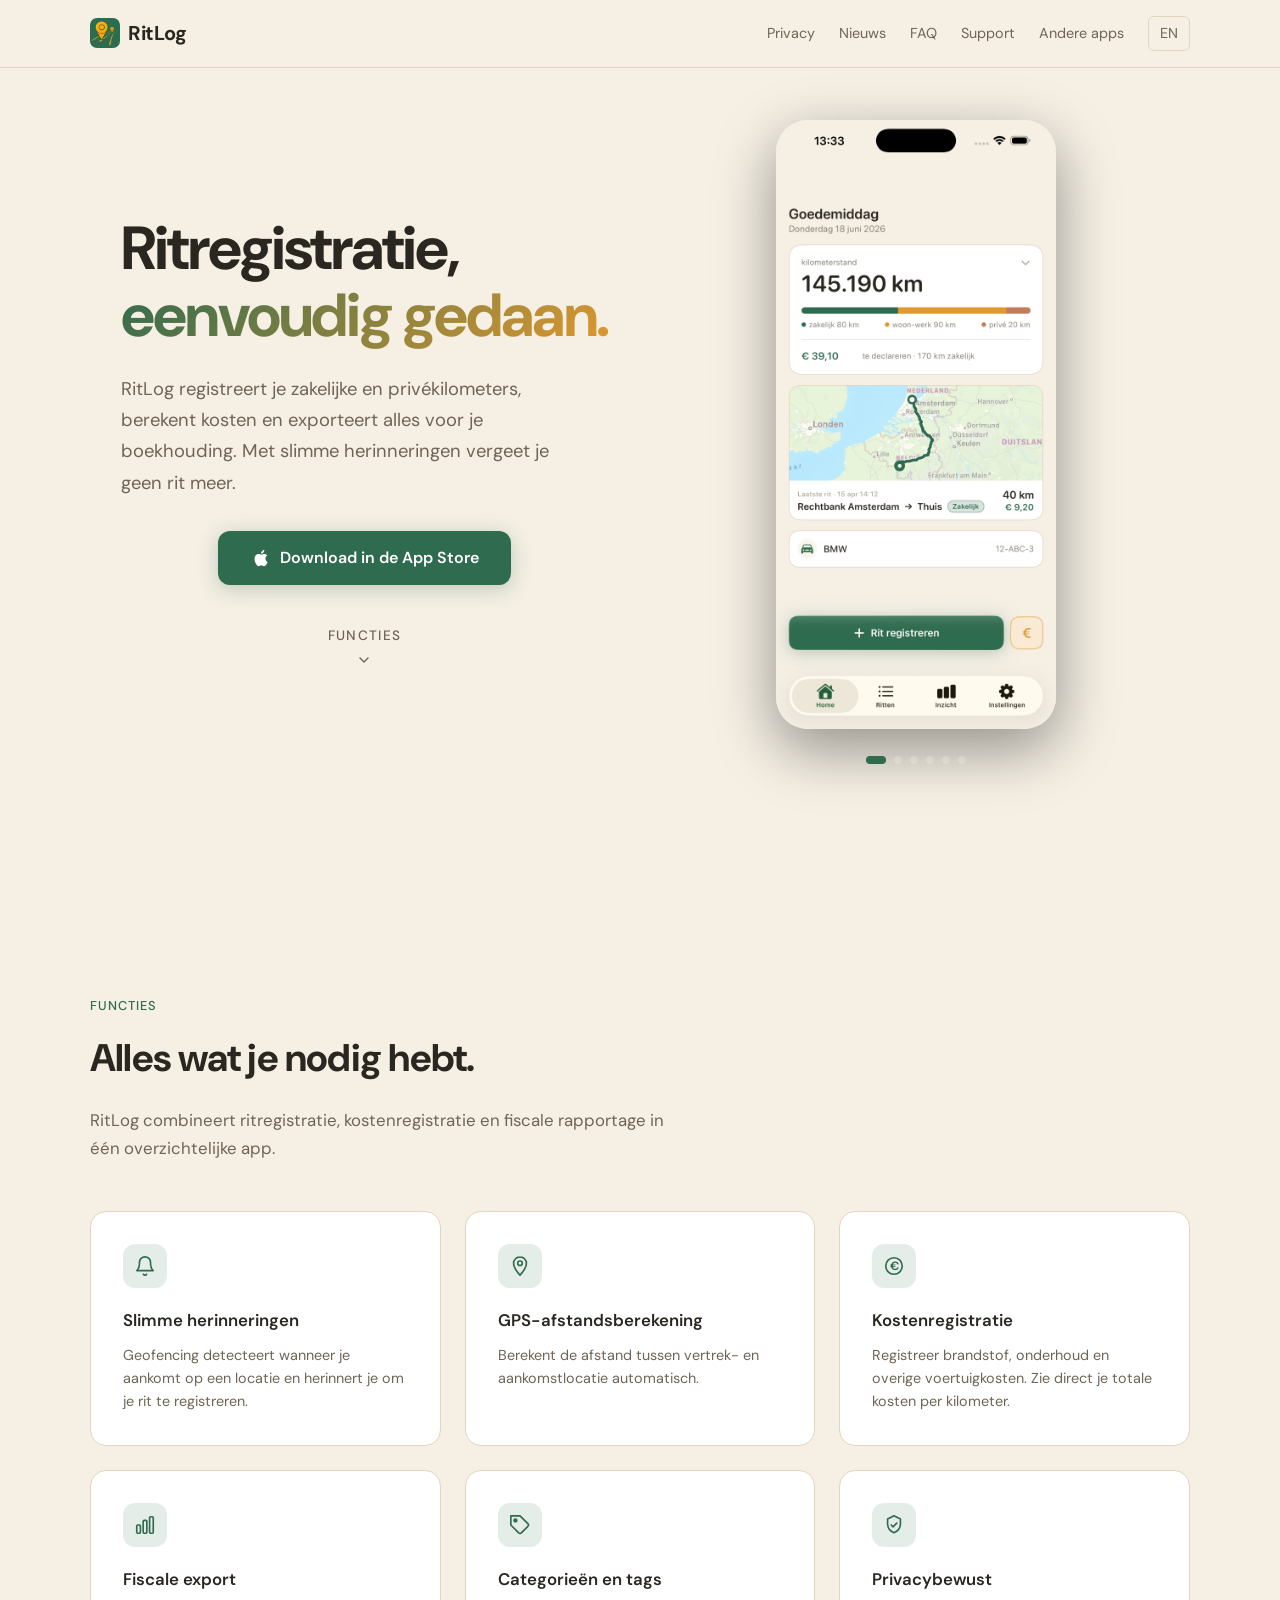
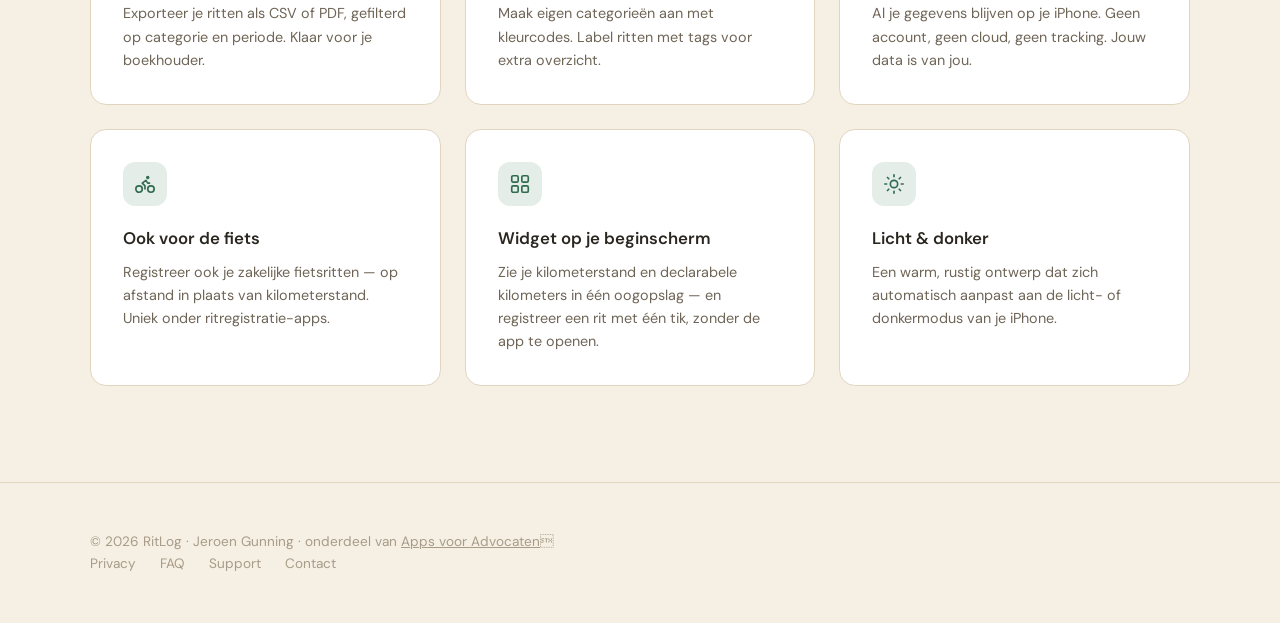
==== index.html @ e397e5da "nieuw" ====
<!DOCTYPE html>
<html lang="nl">
<head>
  <meta charset="UTF-8">
  <meta name="viewport" content="width=device-width, initial-scale=1.0">
  <title>RitLog — Ritregistratie voor ondernemers</title>
  <meta name="description" content="RitLog is de slimme iOS-app voor ritregistratie. Automatische herinneringen, GPS-afstandsberekening, kostenregistratie en fiscale export voor ondernemers.">
  <meta name="theme-color" content="#f5efe4">
  <link rel="canonical" href="https://ritlog.com">
  <link rel="alternate" hreflang="nl" href="https://ritlog.com/">
  <link rel="alternate" hreflang="en" href="https://ritlog.com/en/">
  <link rel="alternate" hreflang="x-default" href="https://ritlog.com/">
  <link rel="icon" type="image/png" href="icon.png?v=2">
  <link rel="apple-touch-icon" href="icon.png?v=2">
  <link rel="preconnect" href="https://fonts.googleapis.com">
  <link rel="preconnect" href="https://fonts.gstatic.com" crossorigin>
  <link href="https://fonts.googleapis.com/css2?family=DM+Sans:ital,opsz,wght@0,9..40,300;0,9..40,400;0,9..40,500;0,9..40,600;0,9..40,700&family=JetBrains+Mono:wght@400&display=swap" rel="stylesheet">
  <style>
    *,*::before,*::after{margin:0;padding:0;box-sizing:border-box}
    :root{--bg:#f5efe4;--card:#ffffff;--card-h:#fbf6ec;--brd:#e1d5c0;--brd-g:#d4c5a8;--t1:#2a2620;--t2:#6f6557;--t3:#a89c88;--acc:#2f6b4f;--acc-g:rgba(47,107,79,0.28);--acc-s:rgba(47,107,79,0.12);--green:#2f6b4f;--pink:#c07b5b;--blue:#2f6b4f;--amber:#e0982f}
    html{scroll-behavior:smooth}
    body{font-family:'DM Sans',-apple-system,BlinkMacSystemFont,sans-serif;background:var(--bg);color:var(--t1);line-height:1.6;-webkit-font-smoothing:antialiased;overflow-x:hidden}
    @keyframes dr{0%,100%{transform:translate(0,0)}50%{transform:translate(40px,20px)}}
    nav{position:fixed;top:0;left:0;right:0;z-index:100;padding:1rem 2rem;background:rgba(245,239,228,0.85);backdrop-filter:blur(20px);-webkit-backdrop-filter:blur(20px);border-bottom:1px solid var(--brd)}
    .ni{max-width:1100px;margin:0 auto;display:flex;align-items:center;justify-content:space-between}
    .nl{font-size:1.25rem;font-weight:700;letter-spacing:-0.02em;color:var(--t1);text-decoration:none;display:flex;align-items:center;gap:0.5rem;cursor:pointer}
    .li{width:32px;height:32px;background:linear-gradient(135deg,var(--acc),var(--amber));border-radius:8px;display:flex;align-items:center;justify-content:center;font-size:0.85rem}
    .nk{display:flex;gap:1.5rem;align-items:center}
    .nk a{color:var(--t2);text-decoration:none;font-size:0.9rem;font-weight:400;transition:color 0.2s;cursor:pointer}
    .nk a:hover{color:var(--t1)}
    .lb{color:var(--t3);font-size:0.8rem;cursor:pointer;padding:0.3rem 0.7rem;border:1px solid var(--brd);border-radius:6px;transition:all 0.2s;background:transparent;font-family:inherit}
    .lb:hover{color:var(--t2);border-color:var(--brd-g)}
    section{padding:6rem 2rem}.con{max-width:1100px;margin:0 auto}
    .hero{min-height:100vh;display:flex;align-items:center;padding-top:5rem}
    .hc{display:grid;grid-template-columns:1fr 1fr;gap:4rem;align-items:center}
    .ht{max-width:540px}

    .hero h1{font-size:clamp(2.5rem,5vw,3.8rem);font-weight:700;letter-spacing:-0.03em;line-height:1.1;margin-bottom:1.5rem}
    .hero h1 span{background:linear-gradient(135deg,var(--acc),var(--amber));-webkit-background-clip:text;-webkit-text-fill-color:transparent;background-clip:text}
    .hero p{font-size:1.15rem;color:var(--t2);line-height:1.7;margin-bottom:2rem;max-width:460px}
    .cta{display:inline-flex;align-items:center;gap:0.6rem;padding:0.9rem 2rem;background:var(--blue);color:white;text-decoration:none;border-radius:12px;font-weight:600;font-size:1rem;transition:all 0.3s ease;box-shadow:0 4px 20px rgba(47,107,79,0.28)}
    .cta:hover{transform:translateY(-2px);box-shadow:0 8px 30px rgba(47,107,79,0.32)}
    .hv{display:flex;justify-content:center;align-items:center}
    .pm{width:280px;height:560px;background:linear-gradient(145deg,#3a352e,#211f1c);border-radius:40px;border:2px solid var(--brd-g);padding:12px;position:relative;box-shadow:0 20px 60px rgba(0,0,0,0.4),0 0 0 1px rgba(255,255,255,0.08),inset 0 1px 0 rgba(255,255,255,0.08)}
    .ps{width:100%;height:100%;background:linear-gradient(180deg,#f5efe4 0%,#fbf6ec 50%,#f5efe4 100%);border-radius:30px;overflow:hidden;display:flex;flex-direction:column;padding:2.5rem 1.2rem 1.2rem}
    .pn{position:absolute;top:12px;left:50%;transform:translateX(-50%);width:100px;height:28px;background:#000;border-radius:0 0 16px 16px;z-index:2}
    .mh{text-align:center;margin-bottom:1.2rem}.mh h3{font-size:1.1rem;font-weight:600;margin-bottom:0.2rem}.mh p{font-size:0.65rem;color:var(--t3)}
    .msr{display:grid;grid-template-columns:1fr 1fr;gap:0.5rem;margin-bottom:0.8rem}
    .ms{background:var(--card);border:1px solid var(--brd);border-radius:12px;padding:0.7rem;text-align:center}
    .ms .v{font-size:1.1rem;font-weight:700;color:var(--acc)}.ms .l{font-size:0.55rem;color:var(--t3);text-transform:uppercase;letter-spacing:0.05em}
    .mt{background:var(--card);border:1px solid var(--brd);border-radius:12px;padding:0.7rem;margin-bottom:0.5rem}
    .mr{display:flex;align-items:center;gap:0.5rem;margin-bottom:0.3rem}
    .md{width:6px;height:6px;border-radius:50%;background:var(--green);flex-shrink:0}.md.ho{background:transparent;border:1.5px solid var(--pink)}
    .mn{font-size:0.72rem;font-weight:500}.mm{font-size:0.58rem;color:var(--t3);padding-left:1rem}
    .tb{margin-top:auto;display:flex;justify-content:space-around;padding:0.6rem 0 0.2rem;border-top:1px solid var(--brd)}
    .ta{font-size:0.5rem;color:var(--t3);text-align:center}.ta.ac{color:var(--acc)}
    .ti{width:18px;height:18px;margin:0 auto 2px;border-radius:4px;background:var(--brd)}.ta.ac .ti{background:var(--acc-s)}
    .fg{display:grid;grid-template-columns:repeat(3,1fr);gap:1.5rem;margin-top:3rem}
    .fc{background:var(--card);border:1px solid var(--brd);border-radius:16px;padding:2rem;transition:all 0.3s ease}
    .fc:hover{background:var(--card-h);border-color:var(--brd-g);transform:translateY(-2px)}
    .fi{width:44px;height:44px;border-radius:12px;background:var(--acc-s);display:flex;align-items:center;justify-content:center;font-size:1.3rem;margin-bottom:1.2rem}
    .fc h3{font-size:1.05rem;font-weight:600;margin-bottom:0.6rem}.fc p{font-size:0.9rem;color:var(--t2);line-height:1.6}
    .sl{font-size:0.8rem;font-weight:500;color:var(--acc);text-transform:uppercase;letter-spacing:0.08em;margin-bottom:0.75rem}
    .st{font-size:clamp(1.8rem,3vw,2.4rem);font-weight:700;letter-spacing:-0.02em;margin-bottom:1rem}
    .sd{font-size:1.05rem;color:var(--t2);max-width:600px;line-height:1.7}
    .stp{display:grid;grid-template-columns:repeat(3,1fr);gap:2rem;margin-top:3rem}
    .sp{text-align:center;padding:2rem}
    .sn{font-family:'JetBrains Mono',monospace;font-size:3rem;font-weight:400;color:var(--acc);opacity:0.3;margin-bottom:1rem}
    .sp h3{font-size:1.1rem;font-weight:600;margin-bottom:0.5rem}.sp p{font-size:0.9rem;color:var(--t2);line-height:1.6}
    .lp{padding-top:8rem}.lc{max-width:720px;margin:0 auto}
    .lc h1{font-size:2rem;font-weight:700;margin-bottom:0.5rem;letter-spacing:-0.02em}
    .lc .lu{font-size:0.85rem;color:var(--t3);margin-bottom:2.5rem}
    .lc h2{font-size:1.2rem;font-weight:600;margin-top:2.5rem;margin-bottom:0.75rem}
    .lc h3{font-size:1.05rem;font-weight:600;margin-top:1.5rem;margin-bottom:0.5rem;color:var(--t1)}
    .lc p,.lc li{font-size:0.95rem;color:var(--t2);line-height:1.75;margin-bottom:0.75rem}
    .lc ul{list-style:none;padding-left:0}.lc ul li::before{content:'—';color:var(--acc);margin-right:0.6rem}
    .lc a{color:var(--acc);text-decoration:none;cursor:pointer}.lc a:hover{text-decoration:underline}
    .sc{background:var(--card);border:1px solid var(--brd);border-radius:16px;padding:2.5rem;max-width:600px;margin-top:2rem}
    .sc a{color:var(--acc);text-decoration:none;font-weight:500}.sc a:hover{text-decoration:underline}
    footer{padding:3rem 2rem;border-top:1px solid var(--brd)}
    .fti{max-width:1100px;margin:0 auto;display:flex;justify-content:space-between;align-items:center}
    .ftl{font-size:0.85rem;color:var(--t3)}
    .fk{display:flex;gap:1.5rem}.fk a{font-size:0.85rem;color:var(--t3);text-decoration:none;transition:color 0.2s;cursor:pointer}.fk a:hover{color:var(--t2)}
    .pg{display:none}.pg.ac{display:block}
    .faq-section{margin-top:1.5rem}
    .faq-section h2{font-size:1.1rem;font-weight:600;margin-top:2rem;margin-bottom:0.5rem;color:var(--acc);padding-bottom:0.3rem;border-bottom:1px solid var(--brd)}
    .faq-item{border-bottom:1px solid var(--brd)}
    .faq-q{display:flex;justify-content:space-between;align-items:center;padding:0.9rem 0;cursor:pointer;font-size:0.95rem;font-weight:500;color:var(--t1);gap:1rem}
    .faq-q:hover{color:var(--acc)}
    .faq-q::after{content:'+';font-size:1.2rem;color:var(--t3);flex-shrink:0;transition:transform 0.2s}
    .faq-item.open .faq-q::after{content:'−'}
    .faq-a{max-height:0;overflow:hidden;transition:max-height 0.3s ease}
    .faq-item.open .faq-a{max-height:500px}
    .faq-a p{font-size:0.9rem;color:var(--t2);line-height:1.7;padding:0 0 0.9rem 0;margin:0}
    .cta-wrap{display:flex;flex-direction:column;align-items:center}
    .scroll-hint{display:flex;flex-direction:column;align-items:center;gap:0.3rem;margin-top:2.5rem;cursor:pointer;animation:hintFade 2.5s ease-in-out infinite;color:var(--t2);transition:color 0.2s}
    .scroll-hint:hover{color:var(--t2)}
    .scroll-hint-text{font-size:0.85rem;font-weight:500;letter-spacing:0.1em;text-transform:uppercase}
    .scroll-hint-arrow{animation:bounce 2s ease-in-out infinite}
    @keyframes hintFade{0%,100%{opacity:0.5}50%{opacity:1}}
    @keyframes bounce{0%,100%{transform:translateY(0)}50%{transform:translateY(4px)}}
    .carousel{position:relative;display:flex;flex-direction:column;align-items:center}
    .car-slide{display:none}
    .car-slide.car-active{display:block}
    .screen-img{width:280px;height:auto;border-radius:32px;box-shadow:0 20px 60px rgba(0,0,0,0.4),0 0 0 1px rgba(255,255,255,0.08)}
    .car-dots{display:flex;gap:0.5rem;margin-top:1.2rem;justify-content:center}
    .car-dot{width:8px;height:8px;border-radius:50%;background:rgba(255,255,255,0.2);cursor:pointer;transition:all 0.2s}
    .car-dot.car-dot-active{background:var(--blue);width:20px;border-radius:4px}
    @media(max-width:768px){.hc{grid-template-columns:1fr;gap:3rem;text-align:center}.hero p{margin-left:auto;margin-right:auto}.fg{grid-template-columns:1fr}.stp{grid-template-columns:1fr;gap:1rem}.nk{gap:1rem}.nk a{font-size:0.8rem}.fti{flex-direction:column;gap:1rem;text-align:center}section{padding:4rem 1.5rem}.screen-img{width:240px}}
    @media(max-width:480px){.nk{gap:0.7rem}.screen-img{width:200px}}
  </style>
<style id="nav-mobile">@media(max-width:600px){nav{padding:0.7rem 1rem}.ni{flex-direction:column;gap:0.45rem}.nk{flex-wrap:wrap;justify-content:center;gap:0.35rem 0.9rem}.nk a{white-space:nowrap;font-size:0.82rem}.hero{padding-top:9.5rem}.lp{padding-top:9.5rem}}</style>
</head>
<body>

<nav><div class="ni">
  <a class="nl" href="/"><img src="icon.png" alt="" style="width:30px;height:30px;border-radius:7px"><span>RitLog</span></a>
  <div class="nk">
    <a href="/privacy.html">Privacy</a>
    <a href="/nieuws.html">Nieuws</a><a href="/faq.html">FAQ</a>
    <a href="/support.html">Support</a>
    <a href="https://appsvooradvocaten.nl">Andere apps</a>
    <a class="lb" href="/en/">EN</a>
  </div>
</div></nav>

<!-- HOME -->
<div id="page-home" class="pg ac">
<section class="hero"><div class="con"><div class="hc">
  <div class="ht">
    <h1 id="i-h1">Ritregistratie,<br><span>eenvoudig gedaan.</span></h1>
    <p id="i-hp">RitLog registreert je zakelijke en privékilometers, berekent kosten en exporteert alles voor je boekhouding. Met slimme herinneringen vergeet je geen rit meer.</p>
    <div class="cta-wrap"><a href="https://apps.apple.com/nl/app/ritlog/id6759204586" class="cta">
      <svg width="20" height="20" viewBox="0 0 20 20" fill="currentColor"><path d="M15.48 10.62c-.02-2.03 1.66-3.01 1.74-3.06-0.95-1.39-2.43-1.58-2.95-1.6-1.26-.13-2.45.74-3.09.74-.64 0-1.62-.72-2.66-.7-1.37.02-2.63.8-3.34 2.02-1.42 2.47-.36 6.13 1.02 8.14.68.98 1.48 2.08 2.54 2.04 1.02-.04 1.4-.66 2.63-.66 1.23 0 1.58.66 2.65.64 1.1-.02 1.79-.99 2.46-1.98.78-1.13 1.09-2.23 1.11-2.29-.02-.01-2.13-.82-2.15-3.25zM13.46 4.51c.56-.68.94-1.63.84-2.57-.81.03-1.79.54-2.37 1.22-.52.6-.98 1.56-.86 2.48.91.07 1.83-.46 2.39-1.13z"/></svg>
      <span id="i-cta">Download in de App Store</span>
    </a>
    <div class="scroll-hint" onclick="document.getElementById('features').scrollIntoView({behavior:'smooth'})">
      <span class="scroll-hint-text">Functies</span>
      <svg class="scroll-hint-arrow" width="16" height="16" viewBox="0 0 24 24" fill="none" stroke="currentColor" stroke-width="2" stroke-linecap="round" stroke-linejoin="round"><path d="M6 9l6 6 6-6"/></svg>
    </div></div>
  </div>
  <div class="hv">
    <div class="carousel">
      <div class="car-slide car-active" data-slide="0">
        <img src="home.png" alt="RitLog Home" class="screen-img">
      </div>
      <div class="car-slide" data-slide="1">
        <img src="ritten.png" alt="RitLog Ritten" class="screen-img">
      </div>
      <div class="car-slide" data-slide="2">
        <img src="statistieken.png" alt="RitLog Inzicht" class="screen-img">
      </div>
            <div class="car-slide" data-slide="3">
        <img src="instellingen.png" alt="RitLog Instellingen" class="screen-img">
      </div>
      <div class="car-slide" data-slide="4">
        <img src="ritregistratie.png" alt="RitLog Rit registreren" class="screen-img">
      </div>
      <div class="car-slide" data-slide="5">
        <img src="dark.png" alt="RitLog Donkere modus" class="screen-img">
      </div>
      <div class="car-dots">
        <div class="car-dot car-dot-active" onclick="showSlide(0)"></div>
        <div class="car-dot" onclick="showSlide(1)"></div>
        <div class="car-dot" onclick="showSlide(2)"></div>
        <div class="car-dot" onclick="showSlide(3)"></div>
        <div class="car-dot" onclick="showSlide(4)"></div>
        <div class="car-dot" onclick="showSlide(5)"></div>
      </div>
    </div>
  </div>
</div>
</div></section>

<section id="features"><div class="con">
  <div class="sl" id="i-fl">Functies</div>
  <h2 class="st" id="i-ft">Alles wat je nodig hebt.</h2>
  <p class="sd" id="i-fd">RitLog combineert ritregistratie, kostenregistratie en fiscale rapportage in één overzichtelijke app.</p>
  <div class="fg">
    <div class="fc"><div class="fi"><svg width="22" height="22" viewBox="0 0 24 24" fill="none" stroke="#2f6b4f" stroke-width="1.8" stroke-linecap="round" stroke-linejoin="round"><path d="M18 8A6 6 0 006 8c0 7-3 9-3 9h18s-3-2-3-9"/><path d="M13.73 21a2 2 0 01-3.46 0"/></svg></div><h3 id="i-f1t">Slimme herinneringen</h3><p id="i-f1d">Geofencing detecteert wanneer je aankomt op een locatie en herinnert je om je rit te registreren.</p></div>
    <div class="fc"><div class="fi"><svg width="22" height="22" viewBox="0 0 24 24" fill="none" stroke="#2f6b4f" stroke-width="1.8" stroke-linecap="round" stroke-linejoin="round"><path d="M12 2C8.13 2 5 5.13 5 9c0 5.25 7 13 7 13s7-7.75 7-13c0-3.87-3.13-7-7-7z"/><circle cx="12" cy="9" r="2.5"/></svg></div><h3 id="i-f2t">GPS-afstandsberekening</h3><p id="i-f2d">Berekent de afstand tussen vertrek- en aankomstlocatie automatisch.</p></div>
    <div class="fc"><div class="fi"><svg width="22" height="22" viewBox="0 0 24 24" fill="none" stroke="#2f6b4f" stroke-width="1.8" stroke-linecap="round" stroke-linejoin="round"><circle cx="12" cy="12" r="9"/><text x="12" y="16.5" text-anchor="middle" font-family="DM Sans, sans-serif" font-size="13" font-weight="600" fill="#2f6b4f" stroke="none">€</text></svg></div><h3 id="i-f3t">Kostenregistratie</h3><p id="i-f3d">Registreer brandstof, onderhoud en overige voertuigkosten. Zie direct je totale kosten per kilometer.</p></div>
    <div class="fc"><div class="fi"><svg width="22" height="22" viewBox="0 0 24 24" fill="none" stroke="#2f6b4f" stroke-width="1.8" stroke-linecap="round" stroke-linejoin="round"><rect x="3" y="12" width="4" height="9" rx="1"/><rect x="10" y="7" width="4" height="14" rx="1"/><rect x="17" y="3" width="4" height="18" rx="1"/></svg></div><h3 id="i-f4t">Fiscale export</h3><p id="i-f4d">Exporteer je ritten als CSV of PDF, gefilterd op categorie en periode. Klaar voor je boekhouder.</p></div>
    <div class="fc"><div class="fi"><svg width="22" height="22" viewBox="0 0 24 24" fill="none" stroke="#2f6b4f" stroke-width="1.8" stroke-linecap="round" stroke-linejoin="round"><path d="M20.59 13.41l-7.17 7.17a2 2 0 01-2.83 0L2 12V2h10l8.59 8.59a2 2 0 010 2.82z"/><circle cx="7" cy="7" r="1.5" fill="#2f6b4f"/></svg></div><h3 id="i-f5t">Categorieën en tags</h3><p id="i-f5d">Maak eigen categorieën aan met kleurcodes. Label ritten met tags voor extra overzicht.</p></div>
    <div class="fc"><div class="fi"><svg width="22" height="22" viewBox="0 0 24 24" fill="none" stroke="#2f6b4f" stroke-width="1.8" stroke-linecap="round" stroke-linejoin="round"><path d="M12 2l7 3.5v5c0 5-3.5 8.5-7 10-3.5-1.5-7-5-7-10v-5L12 2z"/><path d="M9 12l2 2 4-4"/></svg></div><h3 id="i-f6t">Privacybewust</h3><p id="i-f6d">Al je gegevens blijven op je iPhone. Geen account, geen cloud, geen tracking. Jouw data is van jou.</p></div><div class="fc"><div class="fi"><svg width="22" height="22" viewBox="0 0 24 24" fill="none" stroke="#2f6b4f" stroke-width="1.8" stroke-linecap="round" stroke-linejoin="round"><circle cx="18.5" cy="17.5" r="3.5"/><circle cx="5.5" cy="17.5" r="3.5"/><circle cx="15" cy="5" r="1"/><path d="M12 17.5V14l-3-3 4-3 2 3h2"/></svg></div><h3 id="i-f7t">Ook voor de fiets</h3><p id="i-f7d">Registreer ook je zakelijke fietsritten — op afstand in plaats van kilometerstand. Uniek onder ritregistratie-apps.</p></div><div class="fc"><div class="fi"><svg width="22" height="22" viewBox="0 0 24 24" fill="none" stroke="#2f6b4f" stroke-width="1.8" stroke-linecap="round" stroke-linejoin="round"><rect x="3" y="3" width="7" height="7" rx="1.5"/><rect x="14" y="3" width="7" height="7" rx="1.5"/><rect x="3" y="14" width="7" height="7" rx="1.5"/><rect x="14" y="14" width="7" height="7" rx="1.5"/></svg></div><h3 id="i-f8t">Widget op je beginscherm</h3><p id="i-f8d">Zie je kilometerstand en declarabele kilometers in één oogopslag — en registreer een rit met één tik, zonder de app te openen.</p></div><div class="fc"><div class="fi"><svg width="22" height="22" viewBox="0 0 24 24" fill="none" stroke="#2f6b4f" stroke-width="1.8" stroke-linecap="round" stroke-linejoin="round"><circle cx="12" cy="12" r="4"/><path d="M12 2v2M12 20v2M4.9 4.9l1.4 1.4M17.7 17.7l1.4 1.4M2 12h2M20 12h2M4.9 19.1l1.4-1.4M17.7 6.3l1.4-1.4"/></svg></div><h3 id="i-f9t">Licht &amp; donker</h3><p id="i-f9d">Een warm, rustig ontwerp dat zich automatisch aanpast aan de licht- of donkermodus van je iPhone.</p></div>
  </div>
</div></section>

</div>

<!-- PRIVACY -->
<div id="page-privacy" class="pg">
<section class="lp"><div class="con"><div class="lc" id="priv-content"><h1>Privacybeleid RitLog</h1><p class="lu">Laatst bijgewerkt: 11 april 2026</p><h2>Inleiding</h2><p>RitLog is een iOS-app voor ritregistratie en voertuigkostenbeheer. Wij hechten veel waarde aan de privacy van onze gebruikers. Dit privacybeleid beschrijft welke gegevens de app verwerkt en hoe daarmee wordt omgegaan.</p><h2>Welke gegevens verwerkt RitLog?</h2><p>RitLog verwerkt de volgende gegevens die u zelf invoert:</p><ul><li>Ritgegevens (datum, vertrek- en aankomstlocatie, afstand, categorie)</li><li>Voertuiggegevens (merk, kenteken, kilometerstand)</li><li>Brandstof- en overige voertuigkosten</li><li>Opgeslagen locaties (naam, adres, optioneel coördinaten)</li></ul><h2>Locatiegegevens</h2><p>RitLog kan met uw toestemming gebruikmaken van locatievoorzieningen op uw apparaat voor:</p><ul><li><strong>GPS-afstandsberekening</strong> tussen vertrek- en aankomstlocatie</li><li><strong>Locatiesuggesties</strong> bij het registreren van een rit</li><li><strong>Aankomstmeldingen</strong> (geofencing) om u te herinneren een rit te registreren</li></ul><p>Locatiegegevens worden uitsluitend lokaal op uw apparaat verwerkt en worden niet naar externe servers verzonden.</p><h2>Bewegingsgegevens</h2><p>RitLog kan met uw toestemming gebruikmaken van bewegingssensoren (CoreMotion) om te bepalen of u zich per auto, fiets of te voet verplaatst. Dit wordt uitsluitend gebruikt om onnodige herinneringen te voorkomen bij niet-autoverkeer. Deze gegevens worden niet opgeslagen en niet gedeeld.</p><h2>Waar worden uw gegevens opgeslagen?</h2><p>Alle gegevens worden <strong>uitsluitend lokaal op uw apparaat</strong> opgeslagen. RitLog beschikt niet over servers en verstuurt geen gegevens naar externe partijen.</p><h2>Export en backup</h2><p>RitLog biedt de mogelijkheid om uw gegevens te exporteren als CSV- of PDF-bestand. U kiest zelf waar u deze bestanden opslaat (bijvoorbeeld in iCloud, per e-mail, of een andere opslagdienst naar keuze). RitLog heeft geen toegang tot of controle over de locatie waar u uw exports opslaat.</p><h2>Gegevens van derden</h2><p>RitLog maakt geen gebruik van:</p><ul><li>Analytische diensten of tracking</li><li>Advertentienetwerken</li><li>Externe inlogdiensten</li><li>Servers of clouddiensten van RitLog</li></ul><h2>Contactgegevens importeren</h2><p>RitLog biedt de optie om adresgegevens uit uw contacten te importeren als locatie. Dit gebeurt uitsluitend lokaal op uw apparaat. Contactgegevens worden niet gekopieerd, opgeslagen buiten de app, of gedeeld met derden.</p><h2>Uw rechten</h2><p>Omdat alle gegevens lokaal op uw apparaat staan, heeft u volledige controle:</p><ul><li>U kunt al uw gegevens inzien binnen de app</li><li>U kunt gegevens bewerken of verwijderen</li><li>Het verwijderen van de app verwijdert alle gegevens permanent</li></ul><h2>Kinderen</h2><p>RitLog is niet gericht op kinderen onder de 16 jaar en verzamelt niet bewust gegevens van kinderen.</p><h2>Wijzigingen</h2><p>Dit privacybeleid kan worden bijgewerkt. Wijzigingen worden op deze pagina gepubliceerd met een aangepaste datum.</p><h2>Contact</h2><p>Heeft u vragen over dit privacybeleid? Neem contact met ons op via:<br><strong>E-mail:</strong> <a href="mailto:support@ritlog.com">support@ritlog.com</a><br><strong>Website:</strong> <a href="https://ritlog.com">ritlog.com</a></p></div></div></section>
</div>

<!-- FAQ -->
<div id="page-faq" class="pg">
<section class="lp"><div class="con"><div class="lc" id="faq-content"><h1>Veelgestelde vragen</h1><p class="lu">RitLog — Alles wat je wilt weten</p><div class="faq-section"><h2>Ritten</h2><div class="faq-item" onclick="this.classList.toggle('open')"><div class="faq-q">Hoe registreer ik een rit?</div><div class="faq-a"><p>Tik op de knop "Rit registreren" onderaan het scherm. Vul de vertrek- en aankomstlocatie, afstand en categorie in. RitLog vult waar mogelijk automatisch gegevens aan op basis van eerdere ritten.</p></div></div><div class="faq-item" onclick="this.classList.toggle('open')"><div class="faq-q">Kan ik een eerder ingevoerde rit nog aanpassen?</div><div class="faq-a"><p>Ja. Tik op een rit in het overzicht om deze te bewerken. Je kunt alle gegevens wijzigen, inclusief locaties, afstand, categorie en rijtijden.</p></div></div><div class="faq-item" onclick="this.classList.toggle('open')"><div class="faq-q">Wat zijn categorieën en hoe gebruik ik ze?</div><div class="faq-a"><p>Met categorieën geef je aan of een rit zakelijk of privé is, of een andere door jou gekozen categorie. Je kunt categorieën zelf aanmaken, een naam geven en een kleur toewijzen. Dit maakt het eenvoudig om je ritten te filteren en te exporteren.</p></div></div><div class="faq-item" onclick="this.classList.toggle('open')"><div class="faq-q">Wat doet de automatische categorie-suggestie?</div><div class="faq-a"><p>RitLog leert van je ritgeschiedenis. Als je dezelfde route vaker met dezelfde categorie rijdt, wordt die categorie automatisch voorgesteld bij een nieuwe rit op dezelfde route.</p></div></div><div class="faq-item" onclick="this.classList.toggle('open')"><div class="faq-q">Wat betekent de oranje waarschuwing op een ritkaart?</div><div class="faq-a"><p>Dit geeft aan dat de kilometerstand van deze rit niet aansluit op de vorige rit. Zo kun je eenvoudig ontbrekende ritten opsporen.</p></div></div><div class="faq-item" onclick="this.classList.toggle('open')"><div class="faq-q">Hoe werken de rijtijden?</div><div class="faq-a"><p>Je kunt een vertrek- en aankomsttijd invullen bij een rit. Als je de aankomsttijd aanpast, wordt de vertrektijd automatisch mee berekend op basis van de geschatte reistijd, en andersom.</p></div></div><div class="faq-item" onclick="this.classList.toggle('open')"><div class="faq-q">Kan ik ritten filteren op categorie of periode?</div><div class="faq-a"><p>Ja. In het rittenoverzicht kun je filteren op categorie en tijdperiode. De filters worden automatisch gereset als je naar een ander tabblad wisselt.</p></div></div></div><div class="faq-section"><h2>Locaties</h2><div class="faq-item" onclick="this.classList.toggle('open')"><div class="faq-q">Hoe voeg ik een locatie toe?</div><div class="faq-a"><p>Ga naar Locaties in de instellingen en tik op de plusknop. Je kunt een naam, adres en categorie invullen. RitLog gebruikt deze locaties om ritten sneller in te vullen.</p></div></div><div class="faq-item" onclick="this.classList.toggle('open')"><div class="faq-q">Kan ik locaties importeren uit mijn contactenlijst?</div><div class="faq-a"><p>Ja. Via de importfunctie kun je adressen uit je contactenlijst overnemen als locatie in RitLog.</p></div></div><div class="faq-item" onclick="this.classList.toggle('open')"><div class="faq-q">Waarvoor dienen locatiecategorieën?</div><div class="faq-a"><p>Locatiecategorieën helpen je locaties te ordenen (bijv. "Klant", "Kantoor"). Ze worden ook gebruikt voor automatische suggesties bij het registreren van ritten.</p></div></div></div><div class="faq-section"><h2>Ritregistratie-herinneringen</h2><div class="faq-item" onclick="this.classList.toggle('open')"><div class="faq-q">Wat zijn ritregistratie-herinneringen?</div><div class="faq-a"><p>RitLog kan je een herinnering sturen om een rit te registreren wanneer je aankomt bij of vertrekt van een opgeslagen locatie. Dit werkt automatisch op de achtergrond.</p></div></div><div class="faq-item" onclick="this.classList.toggle('open')"><div class="faq-q">Hoe betrouwbaar zijn de herinneringen?</div><div class="faq-a"><p>De herinneringen werken op basis van je GPS-locatie. Omdat GPS niet altijd 100% nauwkeurig is, kan het voorkomen dat je een herinnering ontvangt terwijl je alleen langsrijdt, of juist geen herinnering krijgt bij aankomst. In de praktijk werkt het in de meeste gevallen goed, maar het is niet foutloos.</p></div></div><div class="faq-item" onclick="this.classList.toggle('open')"><div class="faq-q">Krijg ik een herinnering als ik fiets of loop?</div><div class="faq-a"><p>Nee. RitLog probeert te detecteren of je fietst of loopt en stuurt in dat geval geen herinnering. Dit werkt in de meeste situaties, maar is niet altijd gegarandeerd.</p></div></div><div class="faq-item" onclick="this.classList.toggle('open')"><div class="faq-q">Hoe vaak krijg ik een herinnering voor dezelfde locatie?</div><div class="faq-a"><p>Maximaal een keer per 12 uur per locatie. Als je al een rit hebt geregistreerd voor die locatie, krijg je geen herinnering meer.</p></div></div></div><div class="faq-section"><h2>Kosten</h2><div class="faq-item" onclick="this.classList.toggle('open')"><div class="faq-q">Welke kosten kan ik registreren?</div><div class="faq-a"><p>Je kunt tankbeurten (of laadbeurten voor elektrische auto's) en overige voertuigkosten registreren. Bij overige kosten kun je zelf een label kiezen, zoals "Verzekering", "Onderhoud" of "Wegenbelasting".</p></div></div><div class="faq-item" onclick="this.classList.toggle('open')"><div class="faq-q">Hoe registreer ik een tankbeurt?</div><div class="faq-a"><p>Tik op de euroknop onderaan het scherm en kies "Tanken". Vul het bedrag en de datum in. Bij een elektrische auto wordt de optie "Volledig getankt" automatisch verborgen.</p></div></div><div class="faq-item" onclick="this.classList.toggle('open')"><div class="faq-q">Kan ik kosten achteraf bewerken of verwijderen?</div><div class="faq-a"><p>Ja. Ga naar het kostenoverzicht (bereikbaar via de kostenregel op het startscherm). Tik op een kostenregel om te bewerken, of veeg naar links om te verwijderen.</p></div></div><div class="faq-item" onclick="this.classList.toggle('open')"><div class="faq-q">Kan ik kiezen welke kosten ik in het overzicht zie?</div><div class="faq-a"><p>Ja. In de instellingen kun je kiezen of je alle kosten wilt zien, of alleen tankbeurten/laadbeurten. Dit werkt door in het startscherm, de statistieken en de PDF-export.</p></div></div></div><div class="faq-section"><h2>Kilometerstand</h2><div class="faq-item" onclick="this.classList.toggle('open')"><div class="faq-q">Hoe werkt de kilometerstandregistratie?</div><div class="faq-a"><p>Bij elke rit kun je de kilometerstand invullen. RitLog geeft automatisch een suggestie op basis van je vorige rit. Als de stand niet aansluit, krijg je een waarschuwing.</p></div></div><div class="faq-item" onclick="this.classList.toggle('open')"><div class="faq-q">Moet ik de kilometerstand altijd invullen?</div><div class="faq-a"><p>Nee, het is optioneel. Maar het helpt bij een nauwkeurige administratie en maakt het makkelijker om ontbrekende ritten te signaleren.</p></div></div></div><div class="faq-section"><h2>Kilometervergoeding</h2><div class="faq-item" onclick="this.classList.toggle('open')"><div class="faq-q">Hoe werkt de kilometervergoeding?</div><div class="faq-a"><p>Je stelt een tarief per kilometer in via de instellingen. RitLog berekent automatisch de vergoeding per rit en toont het totaal in de statistieken en exports.</p></div></div></div><div class="faq-section"><h2>Werkschema</h2><div class="faq-item" onclick="this.classList.toggle('open')"><div class="faq-q">Wat doet het werkschema?</div><div class="faq-a"><p>Je kunt je werkdagen en -tijden instellen. RitLog gebruikt dit om automatisch een categorie voor te stellen bij nieuwe ritten. Rijd je tijdens werktijd, dan wordt bijvoorbeeld "Zakelijk" voorgesteld.</p></div></div></div><div class="faq-section"><h2>Statistieken</h2><div class="faq-item" onclick="this.classList.toggle('open')"><div class="faq-q">Welke statistieken biedt RitLog?</div><div class="faq-a"><p>Het statistiekenscherm toont een overzicht met verdeling per categorie (inclusief aantal ritten), hoogtepunten, ritten per weekdag, kilometers per maand, kilometervergoeding en voertuigkosten. De weergave past zich aan op basis van je kosteninstelling.</p></div></div></div><div class="faq-section"><h2>Export en backup</h2><div class="faq-item" onclick="this.classList.toggle('open')"><div class="faq-q">In welke formaten kan ik exporteren?</div><div class="faq-a"><p>Je kunt je ritten exporteren als CSV-bestand (voor spreadsheets) of als PDF-rapport. De PDF komt exact overeen met wat je in de statistieken ziet.</p></div></div><div class="faq-item" onclick="this.classList.toggle('open')"><div class="faq-q">Kan ik filteren wat ik exporteer?</div><div class="faq-a"><p>Ja. Bij het exporteren kun je filteren op categorie, periode en labels. Zo exporteer je precies de gegevens die je nodig hebt, bijvoorbeeld voor je boekhouder.</p></div></div><div class="faq-item" onclick="this.classList.toggle('open')"><div class="faq-q">Hoe werkt de automatische backup?</div><div class="faq-a"><p>RitLog maakt elk kwartaal automatisch een backup van je ritten als CSV-bestand. Dit bestand wordt bewaard op je apparaat.</p></div></div><div class="faq-item" onclick="this.classList.toggle('open')"><div class="faq-q">Kan ik een herinnering instellen om te exporteren?</div><div class="faq-a"><p>Ja. In de instellingen kun je een wekelijkse of maandelijkse herinnering instellen om je ritten te exporteren.</p></div></div></div><div class="faq-section"><h2>Voertuig</h2><div class="faq-item" onclick="this.classList.toggle('open')"><div class="faq-q">Welke voertuiggegevens kan ik invullen?</div><div class="faq-a"><p>Je kunt de naam van je voertuig, het kenteken en het brandstoftype instellen (benzine, diesel, LPG, elektrisch of hybride).</p></div></div></div><div class="faq-section"><h2>Instellingen en overig</h2><div class="faq-item" onclick="this.classList.toggle('open')"><div class="faq-q">Hoe werkt de onboarding?</div><div class="faq-a"><p>Bij het eerste gebruik doorloop je drie korte stappen: een welkomstscherm, het toevoegen van je eerste locaties, en het instellen van automatische herinneringen. Je kunt deze stappen ook overslaan.</p></div></div><div class="faq-item" onclick="this.classList.toggle('open')"><div class="faq-q">Is RitLog beschikbaar voor Android?</div><div class="faq-a"><p>Nee, RitLog is momenteel alleen beschikbaar voor iPhone (iOS).</p></div></div><div class="faq-item" onclick="this.classList.toggle('open')"><div class="faq-q">Worden mijn gegevens gedeeld met derden?</div><div class="faq-a"><p>Nee. Al je gegevens worden lokaal op je iPhone opgeslagen. Lees ons <a href="/privacy.html">privacybeleid</a> voor meer informatie.</p></div></div></div></div></div></section>
</div>

<!-- SUPPORT -->
<div id="page-support" class="pg">
<section class="lp"><div class="con"><div class="lc">
  <h1 id="i-supt">Support</h1>
  <p class="lu" id="i-subs">Hulp nodig bij RitLog? We helpen je graag.</p>
  <div class="sc">
    <h2 style="margin-top:0" id="i-supc">Contact</h2>
    <p id="i-supd">Heb je een vraag, probleem of suggestie? Stuur een e-mail naar:</p>
    <p><a href="mailto:support@ritlog.com" style="font-size:1.1rem">support@ritlog.com</a></p>
    <p id="i-supr">We streven ernaar om binnen twee werkdagen te reageren.</p>
  </div>
  <h2 id="i-supa">Zie ook</h2>
  <p><a href="/faq.html" id="i-supfl">Bekijk de veelgestelde vragen</a> — <span id="i-supfd">daar vind je antwoorden op de meest voorkomende vragen over RitLog.</span></p>
</div></div></section>
</div>

<footer><div class="fti">
  <div class="ftl">&copy; 2026 RitLog · Jeroen Gunning · onderdeel van <a href="https://appsvooradvocaten.nl" style="color:inherit;text-decoration:underline">Apps voor Advocaten</a>
  <div class="fk">
    <a href="/privacy.html">Privacy</a>
    <a href="/faq.html">FAQ</a>
    <a href="/support.html">Support</a>
    <a href="mailto:support@ritlog.com">Contact</a>
  </div>
</div></footer>

<script>
let lang='nl';

const privNL=`<h1>Privacybeleid RitLog</h1><p class="lu">Laatst bijgewerkt: 11 april 2026</p><h2>Inleiding</h2><p>RitLog is een iOS-app voor ritregistratie en voertuigkostenbeheer. Wij hechten veel waarde aan de privacy van onze gebruikers. Dit privacybeleid beschrijft welke gegevens de app verwerkt en hoe daarmee wordt omgegaan.</p><h2>Welke gegevens verwerkt RitLog?</h2><p>RitLog verwerkt de volgende gegevens die u zelf invoert:</p><ul><li>Ritgegevens (datum, vertrek- en aankomstlocatie, afstand, categorie)</li><li>Voertuiggegevens (merk, kenteken, kilometerstand)</li><li>Brandstof- en overige voertuigkosten</li><li>Opgeslagen locaties (naam, adres, optioneel coördinaten)</li></ul><h2>Locatiegegevens</h2><p>RitLog kan met uw toestemming gebruikmaken van locatievoorzieningen op uw apparaat voor:</p><ul><li><strong>GPS-afstandsberekening</strong> tussen vertrek- en aankomstlocatie</li><li><strong>Locatiesuggesties</strong> bij het registreren van een rit</li><li><strong>Aankomstmeldingen</strong> (geofencing) om u te herinneren een rit te registreren</li></ul><p>Locatiegegevens worden uitsluitend lokaal op uw apparaat verwerkt en worden niet naar externe servers verzonden.</p><h2>Bewegingsgegevens</h2><p>RitLog kan met uw toestemming gebruikmaken van bewegingssensoren (CoreMotion) om te bepalen of u zich per auto, fiets of te voet verplaatst. Dit wordt uitsluitend gebruikt om onnodige herinneringen te voorkomen bij niet-autoverkeer. Deze gegevens worden niet opgeslagen en niet gedeeld.</p><h2>Waar worden uw gegevens opgeslagen?</h2><p>Alle gegevens worden <strong>uitsluitend lokaal op uw apparaat</strong> opgeslagen. RitLog beschikt niet over servers en verstuurt geen gegevens naar externe partijen.</p><h2>Export en backup</h2><p>RitLog biedt de mogelijkheid om uw gegevens te exporteren als CSV- of PDF-bestand. U kiest zelf waar u deze bestanden opslaat (bijvoorbeeld in iCloud, per e-mail, of een andere opslagdienst naar keuze). RitLog heeft geen toegang tot of controle over de locatie waar u uw exports opslaat.</p><h2>Gegevens van derden</h2><p>RitLog maakt geen gebruik van:</p><ul><li>Analytische diensten of tracking</li><li>Advertentienetwerken</li><li>Externe inlogdiensten</li><li>Servers of clouddiensten van RitLog</li></ul><h2>Contactgegevens importeren</h2><p>RitLog biedt de optie om adresgegevens uit uw contacten te importeren als locatie. Dit gebeurt uitsluitend lokaal op uw apparaat. Contactgegevens worden niet gekopieerd, opgeslagen buiten de app, of gedeeld met derden.</p><h2>Uw rechten</h2><p>Omdat alle gegevens lokaal op uw apparaat staan, heeft u volledige controle:</p><ul><li>U kunt al uw gegevens inzien binnen de app</li><li>U kunt gegevens bewerken of verwijderen</li><li>Het verwijderen van de app verwijdert alle gegevens permanent</li></ul><h2>Kinderen</h2><p>RitLog is niet gericht op kinderen onder de 16 jaar en verzamelt niet bewust gegevens van kinderen.</p><h2>Wijzigingen</h2><p>Dit privacybeleid kan worden bijgewerkt. Wijzigingen worden op deze pagina gepubliceerd met een aangepaste datum.</p><h2>Contact</h2><p>Heeft u vragen over dit privacybeleid? Neem contact met ons op via:<br><strong>E-mail:</strong> <a href="mailto:support@ritlog.com">support@ritlog.com</a><br><strong>Website:</strong> <a href="https://ritlog.com">ritlog.com</a></p>`;

const faqNL=`<h1>Veelgestelde vragen</h1><p class="lu">RitLog — Alles wat je wilt weten</p><h2>Ritten</h2><h3>Hoe registreer ik een rit?</h3><p>Tik op de knop "Rit registreren" onderaan het scherm. Vul de vertrek- en aankomstlocatie, afstand en categorie in. RitLog vult waar mogelijk automatisch gegevens aan op basis van eerdere ritten.</p><h3>Kan ik een eerder ingevoerde rit nog aanpassen?</h3><p>Ja. Tik op een rit in het overzicht om deze te bewerken. Je kunt alle gegevens wijzigen, inclusief locaties, afstand, categorie en rijtijden.</p><h3>Wat zijn categorieën en hoe gebruik ik ze?</h3><p>Met categorieën geef je aan of een rit zakelijk of privé is, of een andere door jou gekozen categorie. Je kunt categorieën zelf aanmaken, een naam geven en een kleur toewijzen. Dit maakt het eenvoudig om je ritten te filteren en te exporteren.</p><h3>Wat doet de automatische categorie-suggestie?</h3><p>RitLog leert van je ritgeschiedenis. Als je dezelfde route vaker met dezelfde categorie rijdt, wordt die categorie automatisch voorgesteld bij een nieuwe rit op dezelfde route.</p><h3>Wat betekent de oranje waarschuwing op een ritkaart?</h3><p>Dit geeft aan dat de kilometerstand van deze rit niet aansluit op de vorige rit. Zo kun je eenvoudig ontbrekende ritten opsporen.</p><h3>Hoe werken de rijtijden?</h3><p>Je kunt een vertrek- en aankomsttijd invullen bij een rit. Als je de aankomsttijd aanpast, wordt de vertrektijd automatisch mee berekend op basis van de geschatte reistijd, en andersom.</p><h3>Kan ik ritten filteren op categorie of periode?</h3><p>Ja. In het rittenoverzicht kun je filteren op categorie en tijdperiode. De filters worden automatisch gereset als je naar een ander tabblad wisselt.</p><h2>Locaties</h2><h3>Hoe voeg ik een locatie toe?</h3><p>Ga naar Locaties in de instellingen en tik op de plusknop. Je kunt een naam, adres en categorie invullen. RitLog gebruikt deze locaties om ritten sneller in te vullen.</p><h3>Kan ik locaties importeren uit mijn contactenlijst?</h3><p>Ja. Via de importfunctie kun je adressen uit je contactenlijst overnemen als locatie in RitLog.</p><h3>Waarvoor dienen locatiecategorieën?</h3><p>Locatiecategorieën helpen je locaties te ordenen (bijv. "Klant", "Kantoor"). Ze worden ook gebruikt voor automatische suggesties bij het registreren van ritten.</p><h2>Ritregistratie-herinneringen</h2><h3>Wat zijn ritregistratie-herinneringen?</h3><p>RitLog kan je een herinnering sturen om een rit te registreren wanneer je aankomt bij of vertrekt van een opgeslagen locatie. Dit werkt automatisch op de achtergrond.</p><h3>Hoe betrouwbaar zijn de herinneringen?</h3><p>De herinneringen werken op basis van je GPS-locatie. Omdat GPS niet altijd 100% nauwkeurig is, kan het voorkomen dat je een herinnering ontvangt terwijl je alleen langsrijdt, of juist geen herinnering krijgt bij aankomst. In de praktijk werkt het in de meeste gevallen goed, maar het is niet foutloos.</p><h3>Krijg ik een herinnering als ik fiets of loop?</h3><p>Nee. RitLog probeert te detecteren of je fietst of loopt en stuurt in dat geval geen herinnering. Dit werkt in de meeste situaties, maar is niet altijd gegarandeerd.</p><h3>Hoe vaak krijg ik een herinnering voor dezelfde locatie?</h3><p>Maximaal een keer per 12 uur per locatie. Als je al een rit hebt geregistreerd voor die locatie, krijg je geen herinnering meer.</p><h2>Kosten</h2><h3>Welke kosten kan ik registreren?</h3><p>Je kunt tankbeurten (of laadbeurten voor elektrische auto's) en overige voertuigkosten registreren. Bij overige kosten kun je zelf een label kiezen, zoals "Verzekering", "Onderhoud" of "Wegenbelasting".</p><h3>Hoe registreer ik een tankbeurt?</h3><p>Tik op de euroknop onderaan het scherm en kies "Tanken". Vul het bedrag en de datum in. Bij een elektrische auto wordt de optie "Volledig getankt" automatisch verborgen.</p><h3>Kan ik kosten achteraf bewerken of verwijderen?</h3><p>Ja. Ga naar het kostenoverzicht (bereikbaar via de kostenregel op het startscherm). Tik op een kostenregel om te bewerken, of veeg naar links om te verwijderen.</p><h3>Kan ik kiezen welke kosten ik in het overzicht zie?</h3><p>Ja. In de instellingen kun je kiezen of je alle kosten wilt zien, of alleen tankbeurten/laadbeurten. Dit werkt door in het startscherm, de statistieken en de PDF-export.</p><h2>Kilometerstand</h2><h3>Hoe werkt de kilometerstandregistratie?</h3><p>Bij elke rit kun je de kilometerstand invullen. RitLog geeft automatisch een suggestie op basis van je vorige rit. Als de stand niet aansluit, krijg je een waarschuwing.</p><h3>Moet ik de kilometerstand altijd invullen?</h3><p>Nee, het is optioneel. Maar het helpt bij een nauwkeurige administratie en maakt het makkelijker om ontbrekende ritten te signaleren.</p><h2>Kilometervergoeding</h2><h3>Hoe werkt de kilometervergoeding?</h3><p>Je stelt een tarief per kilometer in via de instellingen. RitLog berekent automatisch de vergoeding per rit en toont het totaal in de statistieken en exports.</p><h2>Werkschema</h2><h3>Wat doet het werkschema?</h3><p>Je kunt je werkdagen en -tijden instellen. RitLog gebruikt dit om automatisch een categorie voor te stellen bij nieuwe ritten. Rijd je tijdens werktijd, dan wordt bijvoorbeeld "Zakelijk" voorgesteld.</p><h2>Statistieken</h2><h3>Welke statistieken biedt RitLog?</h3><p>Het statistiekenscherm toont een overzicht met verdeling per categorie (inclusief aantal ritten), hoogtepunten, ritten per weekdag, kilometers per maand, kilometervergoeding en voertuigkosten. De weergave past zich aan op basis van je kosteninstelling.</p><h2>Export en backup</h2><h3>In welke formaten kan ik exporteren?</h3><p>Je kunt je ritten exporteren als CSV-bestand (voor spreadsheets) of als PDF-rapport. De PDF komt exact overeen met wat je in de statistieken ziet.</p><h3>Kan ik filteren wat ik exporteer?</h3><p>Ja. Bij het exporteren kun je filteren op categorie, periode en labels. Zo exporteer je precies de gegevens die je nodig hebt, bijvoorbeeld voor je boekhouder.</p><h3>Hoe werkt de automatische backup?</h3><p>RitLog maakt elk kwartaal automatisch een backup van je ritten als CSV-bestand. Dit bestand wordt bewaard op je apparaat.</p><h3>Kan ik een herinnering instellen om te exporteren?</h3><p>Ja. In de instellingen kun je een wekelijkse of maandelijkse herinnering instellen om je ritten te exporteren.</p><h2>Voertuig</h2><h3>Welke voertuiggegevens kan ik invullen?</h3><p>Je kunt de naam van je voertuig, het kenteken en het brandstoftype instellen (benzine, diesel, LPG, elektrisch of hybride).</p><h3>Kan ik ook fietsritten registreren?</h3><p>Ja. Naast auto en motor ondersteunt RitLog ook de fiets als voertuig. Fietsritten worden op afstand geregistreerd in plaats van via de kilometerstand — ideaal voor zakelijke ritten op de fiets. Dit is uniek onder ritregistratie-apps.</p><h2>Widget en weergave</h2><h3>Heeft RitLog een widget?</h3><p>Ja. Je kunt een RitLog-widget op je beginscherm of toegangsscherm plaatsen, in klein, middel of groot formaat. De widget toont je kilometerstand en declarabele kilometers, en met één tik open je direct het scherm om een rit te registreren.</p><h3>Ondersteunt RitLog een lichte en donkere modus?</h3><p>Ja. RitLog heeft een warm ontwerp in zowel licht als donker. In de instellingen kies je Licht, Donker of Automatisch — die laatste volgt automatisch de modus van je iPhone.</p><h2>Instellingen en overig</h2><h3>Hoe werkt de onboarding?</h3><p>Bij het eerste gebruik doorloop je drie korte stappen: een welkomstscherm, het toevoegen van je eerste locaties, en het instellen van automatische herinneringen. Je kunt deze stappen ook overslaan.</p><h3>Is RitLog beschikbaar voor Android?</h3><p>Nee, RitLog is momenteel alleen beschikbaar voor iPhone (iOS).</p><h3>Worden mijn gegevens gedeeld met derden?</h3><p>Nee. Al je gegevens worden lokaal op je iPhone opgeslagen. Lees ons <a href="/privacy.html">privacybeleid</a> voor meer informatie.</p>`;

const tx={
  nl:{'i-h1':'Ritregistratie,<br><span>eenvoudig gedaan.</span>','i-hp':'RitLog registreert je zakelijke en privékilometers, berekent kosten en exporteert alles voor je boekhouding. Met slimme herinneringen vergeet je geen rit meer.','i-cta':'Download in de App Store','i-gl':'Bekijk de app','i-gt':'Ontworpen voor overzicht.','i-fl':'Functies','i-ft':'Alles wat je nodig hebt.','i-fd':'RitLog combineert ritregistratie, kostenregistratie en fiscale rapportage in één overzichtelijke app.','i-f1t':'Slimme herinneringen','i-f1d':'Geofencing detecteert wanneer je aankomt op een locatie en herinnert je om je rit te registreren.','i-f2t':'GPS-afstandsberekening','i-f2d':'Berekent de afstand tussen vertrek- en aankomstlocatie automatisch.','i-f3t':'Kostenregistratie','i-f3d':'Registreer brandstof, onderhoud en overige voertuigkosten. Zie direct je totale kosten per kilometer.','i-f4t':'Fiscale export','i-f4d':'Exporteer je ritten als CSV of PDF, gefilterd op categorie en periode. Klaar voor je boekhouder.','i-f5t':'Categorieën en tags','i-f5d':'Maak eigen categorieën aan met kleurcodes. Label ritten met tags voor extra overzicht.','i-f6t':'Privacybewust','i-f6d':'Al je gegevens blijven op je iPhone. Geen account, geen cloud, geen tracking. Jouw data is van jou.','i-hl':'Hoe het werkt','i-ht2':'In drie stappen klaar.','i-s1t':'Stel je locaties in','i-s1d':'Voeg je vaste adressen toe — kantoor, klanten, thuisadres. Importeer ze eventueel direct uit je contacten.','i-s2t':'Rijd en registreer','i-s2d':'Na aankomst herinnert RitLog je om de rit vast te leggen. Kies vertrek, bestemming en categorie — klaar.','i-s3t':'Exporteer en declareer','i-s3d':'Genereer een overzicht per kwartaal of jaar. Exporteer als CSV of PDF en stuur het naar je boekhouder.','i-supt':'Support','i-subs':'Hulp nodig bij RitLog? We helpen je graag.','i-supc':'Contact','i-supd':'Heb je een vraag, probleem of suggestie? Stuur een e-mail naar:','i-supr':'We streven ernaar om binnen twee werkdagen te reageren.','i-supa':'Zie ook','i-supfl':'Bekijk de veelgestelde vragen','i-supfd':'daar vind je antwoorden op de meest voorkomende vragen over RitLog.','i-f7t':'Ook voor de fiets','i-f7d':'Registreer ook je zakelijke fietsritten — op afstand in plaats van kilometerstand. Uniek onder ritregistratie-apps.','i-f8t':'Widget op je beginscherm','i-f8d':'Zie je kilometerstand en declarabele kilometers in één oogopslag — en registreer een rit met één tik, zonder de app te openen.','i-f9t':'Licht & donker','i-f9d':'Een warm, rustig ontwerp dat zich automatisch aanpast aan de licht- of donkermodus van je iPhone.','nav-feat':'Functies'}
};

function applyLang(){
  const t=tx[lang];
  for(const[id,html]of Object.entries(t)){
    const el=document.getElementById(id);
    if(el)el.innerHTML=html;
  }
  document.getElementById('priv-content').innerHTML=privNL;
  document.getElementById('faq-content').innerHTML=faqNL;
  document.documentElement.lang=lang;
  makeFaqAccordion('faq-content');
}

function makeFaqAccordion(id){
  const el=document.getElementById(id);
  if(!el)return;
  const nodes=[...el.children];
  let html='';
  let title=el.querySelector('h1');
  let subtitle=el.querySelector('.lu');
  if(title)html+=title.outerHTML;
  if(subtitle)html+=subtitle.outerHTML;
  let sectionOpen=false;
  for(const n of nodes){
    if(n.tagName==='H1'||n.classList?.contains('lu'))continue;
    if(n.tagName==='H2'){
      if(sectionOpen)html+='</div>';
      html+='<div class="faq-section"><h2>'+n.innerHTML+'</h2>';
      sectionOpen=true;
    }else if(n.tagName==='H3'){
      const next=n.nextElementSibling;
      const answer=next&&next.tagName==='P'?next.innerHTML:'';
      html+='<div class="faq-item" onclick="this.classList.toggle(\'open\')"><div class="faq-q">'+n.innerHTML+'</div><div class="faq-a"><p>'+answer+'</p></div></div>';
    }
  }
  if(sectionOpen)html+='</div>';
  el.innerHTML=html;
}


function showSlide(n){
  document.querySelectorAll('.car-slide').forEach(s=>s.classList.remove('car-active'));
  document.querySelectorAll('.car-dot').forEach(d=>d.classList.remove('car-dot-active'));
  document.querySelectorAll('.car-slide')[n]?.classList.add('car-active');
  document.querySelectorAll('.car-dot')[n]?.classList.add('car-dot-active');
}
// Auto-rotate carousel
let carIdx=0;
setInterval(()=>{carIdx=(carIdx+1)%6;showSlide(carIdx);},4000);

function goFeatures(){
  showPage('home');
  setTimeout(function(){
    var el=document.getElementById('features');
    if(el) el.scrollIntoView({behavior:'smooth'});
  },150);
}

function showPage(p){
  document.querySelectorAll('.pg').forEach(e=>e.classList.remove('ac'));
  const t=document.getElementById('page-'+p);
  if(t)t.classList.add('ac');
  window.scrollTo({top:0,behavior:'smooth'});
  history.pushState({page:p},'',p==='home'?'/':'/'+p);
}

window.addEventListener('popstate',e=>{
  const p=e.state?.page||'home';
  document.querySelectorAll('.pg').forEach(e=>e.classList.remove('ac'));
  const t=document.getElementById('page-'+p);
  if(t)t.classList.add('ac');
  window.scrollTo({top:0});
});

document.addEventListener('DOMContentLoaded',()=>{
  applyLang();
  makeFaqAccordion('faq-content');
  // Handle direct URL paths
  var p=location.pathname.replace(/^\//,'').replace(/\/$/,'');
  // Handle 404 redirect via ?p= parameter
  var params=new URLSearchParams(location.search);
  if(params.get('p')) p=params.get('p');
  if(['privacy','faq','support'].includes(p)){
    showPage(p);
    // Clean up URL
    if(params.get('p')) history.replaceState({page:p},'','/'+p);
  }
});
</script>
</body>
</html>
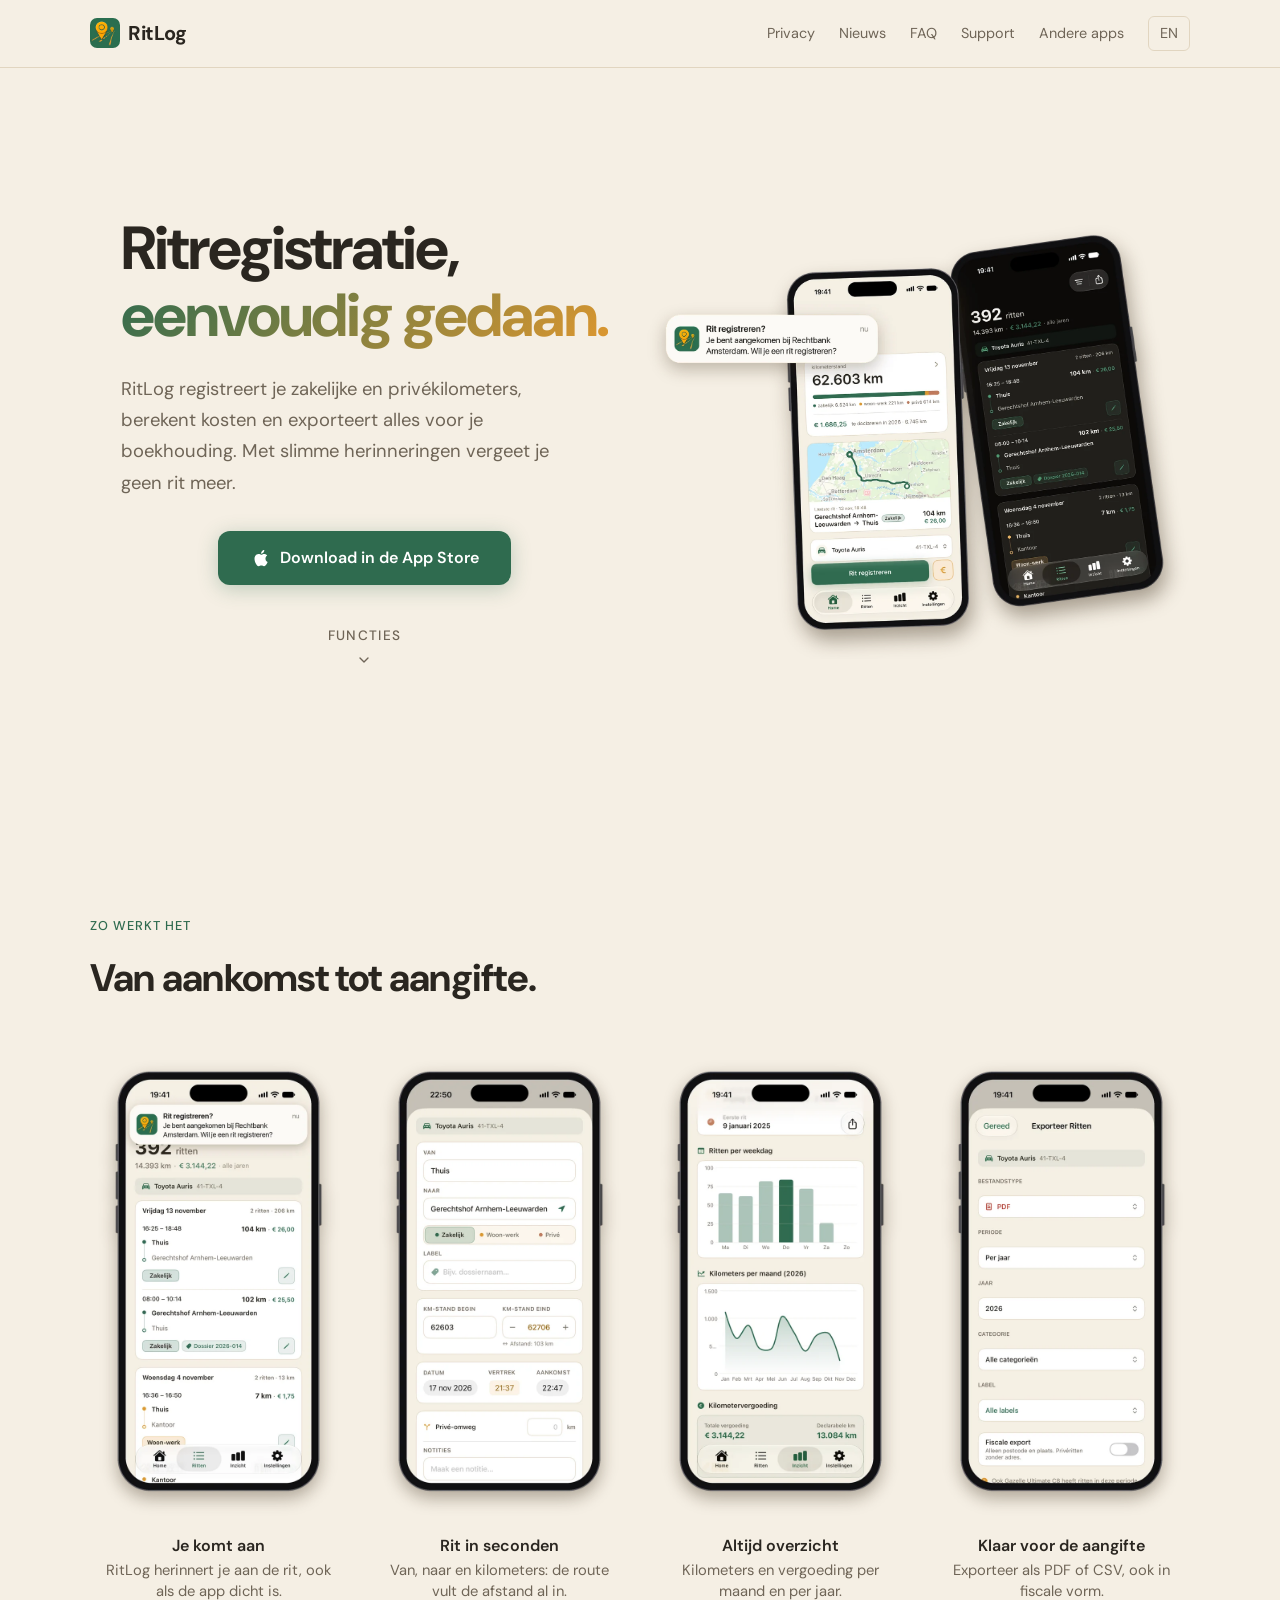
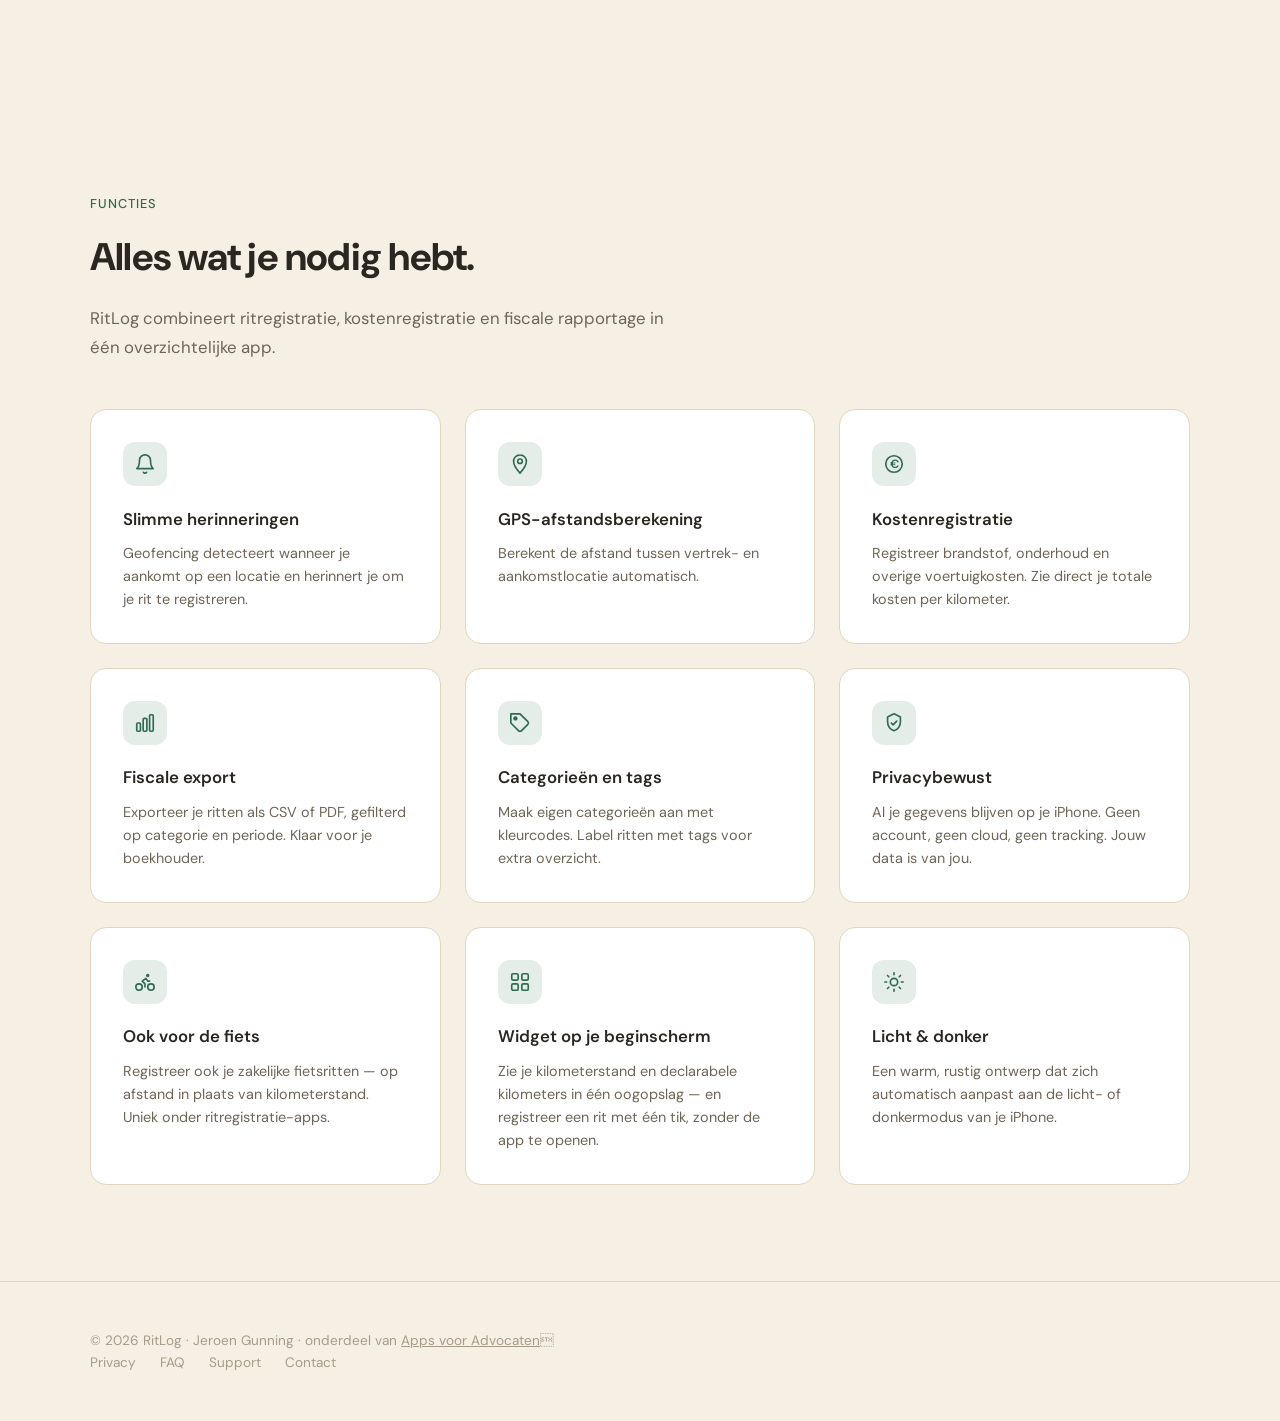
==== commit 8e00eed8: "Nieuwe beelden: hero met twee iPhones en sectie 'Zo werkt het' - Carrousel met zes losse schermafdru" ====
--- a/index.html
+++ b/index.html
@@ -10,8 +10,8 @@
   <link rel="alternate" hreflang="nl" href="https://ritlog.com/">
   <link rel="alternate" hreflang="en" href="https://ritlog.com/en/">
   <link rel="alternate" hreflang="x-default" href="https://ritlog.com/">
-  <link rel="icon" type="image/png" href="icon.png?v=2">
-  <link rel="apple-touch-icon" href="icon.png?v=2">
+  <link rel="icon" type="image/png" href="/icon.png?v=3">
+  <link rel="apple-touch-icon" href="/apple-touch-icon.png?v=3">
   <link rel="preconnect" href="https://fonts.googleapis.com">
   <link rel="preconnect" href="https://fonts.gstatic.com" crossorigin>
   <link href="https://fonts.googleapis.com/css2?family=DM+Sans:ital,opsz,wght@0,9..40,300;0,9..40,400;0,9..40,500;0,9..40,600;0,9..40,700&family=JetBrains+Mono:wght@400&display=swap" rel="stylesheet">
@@ -99,15 +99,26 @@
     .scroll-hint-arrow{animation:bounce 2s ease-in-out infinite}
     @keyframes hintFade{0%,100%{opacity:0.5}50%{opacity:1}}
     @keyframes bounce{0%,100%{transform:translateY(0)}50%{transform:translateY(4px)}}
-    .carousel{position:relative;display:flex;flex-direction:column;align-items:center}
-    .car-slide{display:none}
-    .car-slide.car-active{display:block}
-    .screen-img{width:280px;height:auto;border-radius:32px;box-shadow:0 20px 60px rgba(0,0,0,0.4),0 0 0 1px rgba(255,255,255,0.08)}
-    .car-dots{display:flex;gap:0.5rem;margin-top:1.2rem;justify-content:center}
-    .car-dot{width:8px;height:8px;border-radius:50%;background:rgba(255,255,255,0.2);cursor:pointer;transition:all 0.2s}
-    .car-dot.car-dot-active{background:var(--blue);width:20px;border-radius:4px}
-    @media(max-width:768px){.hc{grid-template-columns:1fr;gap:3rem;text-align:center}.hero p{margin-left:auto;margin-right:auto}.fg{grid-template-columns:1fr}.stp{grid-template-columns:1fr;gap:1rem}.nk{gap:1rem}.nk a{font-size:0.8rem}.fti{flex-direction:column;gap:1rem;text-align:center}section{padding:4rem 1.5rem}.screen-img{width:240px}}
-    @media(max-width:480px){.nk{gap:0.7rem}.screen-img{width:200px}}
+    /* Hero: twee iPhones; het scherm van de voorste wisselt rustig (geen beweging bij 'Verminder beweging') */
+    .hero-shot{position:relative;width:100%;max-width:720px;aspect-ratio:1600/1227;margin:0 auto}
+    @media(min-width:1200px){.hero-shot{width:116%;margin:0 -8%}}
+    .hero-shot img{position:absolute;inset:0;width:100%;height:100%;display:block}
+    .hero-shot .hs2,.hero-shot .hs3{opacity:0;animation:hsfade 15s ease-in-out infinite}
+    .hero-shot .hs2{animation-delay:5s}
+    .hero-shot .hs3{animation-delay:10s}
+    @keyframes hsfade{0%,27%{opacity:0}33%,61%{opacity:1}67%,100%{opacity:0}}
+    @media(prefers-reduced-motion:reduce){.hero-shot .hs2,.hero-shot .hs3{animation:none;opacity:0}}
+    /* Zo werkt het */
+    .gal-sec{padding-top:1rem}
+    .gal{display:grid;grid-template-columns:repeat(4,1fr);gap:1.5rem;margin-top:2.5rem}
+    .gal figure{margin:0;text-align:center}
+    .gal img{width:100%;height:auto;display:block;transition:transform .3s ease}
+    .gal figure:hover img{transform:translateY(-6px)}
+    .gal figcaption{font-size:.92rem;color:var(--t2);margin-top:.2rem;line-height:1.45;padding:0 .4rem}
+    .gal figcaption b{display:block;color:var(--t1);font-weight:600;font-size:1rem;margin-bottom:.15rem}
+    @media(max-width:900px){.gal{display:flex;overflow-x:auto;scroll-snap-type:x mandatory;gap:1rem;padding-bottom:1rem}.gal figure{flex:0 0 62%;scroll-snap-align:center}}
+    @media(max-width:768px){.hc{grid-template-columns:1fr;gap:3rem;text-align:center}.hero p{margin-left:auto;margin-right:auto}.fg{grid-template-columns:1fr}.stp{grid-template-columns:1fr;gap:1rem}.nk{gap:1rem}.nk a{font-size:0.8rem}.fti{flex-direction:column;gap:1rem;text-align:center}section{padding:4rem 1.5rem}}
+    @media(max-width:480px){.nk{gap:0.7rem}}
   </style>
 <style id="nav-mobile">@media(max-width:600px){nav{padding:0.7rem 1rem}.ni{flex-direction:column;gap:0.45rem}.nk{flex-wrap:wrap;justify-content:center;gap:0.35rem 0.9rem}.nk a{white-space:nowrap;font-size:0.82rem}.hero{padding-top:9.5rem}.lp{padding-top:9.5rem}}</style>
 </head>
@@ -140,36 +151,24 @@
     </div></div>
   </div>
   <div class="hv">
-    <div class="carousel">
-      <div class="car-slide car-active" data-slide="0">
-        <img src="home.png" alt="RitLog Home" class="screen-img">
-      </div>
-      <div class="car-slide" data-slide="1">
-        <img src="ritten.png" alt="RitLog Ritten" class="screen-img">
-      </div>
-      <div class="car-slide" data-slide="2">
-        <img src="statistieken.png" alt="RitLog Inzicht" class="screen-img">
-      </div>
-            <div class="car-slide" data-slide="3">
-        <img src="instellingen.png" alt="RitLog Instellingen" class="screen-img">
-      </div>
-      <div class="car-slide" data-slide="4">
-        <img src="ritregistratie.png" alt="RitLog Rit registreren" class="screen-img">
-      </div>
-      <div class="car-slide" data-slide="5">
-        <img src="dark.png" alt="RitLog Donkere modus" class="screen-img">
-      </div>
-      <div class="car-dots">
-        <div class="car-dot car-dot-active" onclick="showSlide(0)"></div>
-        <div class="car-dot" onclick="showSlide(1)"></div>
-        <div class="car-dot" onclick="showSlide(2)"></div>
-        <div class="car-dot" onclick="showSlide(3)"></div>
-        <div class="car-dot" onclick="showSlide(4)"></div>
-        <div class="car-dot" onclick="showSlide(5)"></div>
-      </div>
+    <div class="hero-shot" role="img" aria-label="RitLog op twee iPhones: het overzicht met de laatste rit, de rittenlijst in donker en een herinnering om een rit te registreren">
+      <img class="hs1" src="beelden/hero-nl-1.webp" alt="" width="1600" height="1227" fetchpriority="high">
+      <img class="hs2" src="beelden/hero-nl-2.webp" alt="" width="1600" height="1227" loading="lazy">
+      <img class="hs3" src="beelden/hero-nl-3.webp" alt="" width="1600" height="1227" loading="lazy">
     </div>
   </div>
 </div>
+</div></section>
+
+<section class="gal-sec" id="zo-werkt-het"><div class="con">
+  <div class="sl">Zo werkt het</div>
+  <h2 class="st">Van aankomst tot aangifte.</h2>
+  <div class="gal">
+    <figure><img src="beelden/stap-nl-1-melding.webp" alt="Herinnering bij aankomst" width="640" height="1198" loading="lazy"><figcaption><b>Je komt aan</b>RitLog herinnert je aan de rit, ook als de app dicht is.</figcaption></figure>
+    <figure><img src="beelden/stap-nl-2-rit.webp" alt="Rit registreren" width="640" height="1198" loading="lazy"><figcaption><b>Rit in seconden</b>Van, naar en kilometers: de route vult de afstand al in.</figcaption></figure>
+    <figure><img src="beelden/stap-nl-3-inzicht.webp" alt="Inzicht" width="640" height="1198" loading="lazy"><figcaption><b>Altijd overzicht</b>Kilometers en vergoeding per maand en per jaar.</figcaption></figure>
+    <figure><img src="beelden/stap-nl-4-export.webp" alt="Exporteren" width="640" height="1198" loading="lazy"><figcaption><b>Klaar voor de aangifte</b>Exporteer als PDF of CSV, ook in fiscale vorm.</figcaption></figure>
+  </div>
 </div></section>
 
 <section id="features"><div class="con">
@@ -274,15 +273,6 @@
 }
 
 
-function showSlide(n){
-  document.querySelectorAll('.car-slide').forEach(s=>s.classList.remove('car-active'));
-  document.querySelectorAll('.car-dot').forEach(d=>d.classList.remove('car-dot-active'));
-  document.querySelectorAll('.car-slide')[n]?.classList.add('car-active');
-  document.querySelectorAll('.car-dot')[n]?.classList.add('car-dot-active');
-}
-// Auto-rotate carousel
-let carIdx=0;
-setInterval(()=>{carIdx=(carIdx+1)%6;showSlide(carIdx);},4000);
 
 function goFeatures(){
   showPage('home');
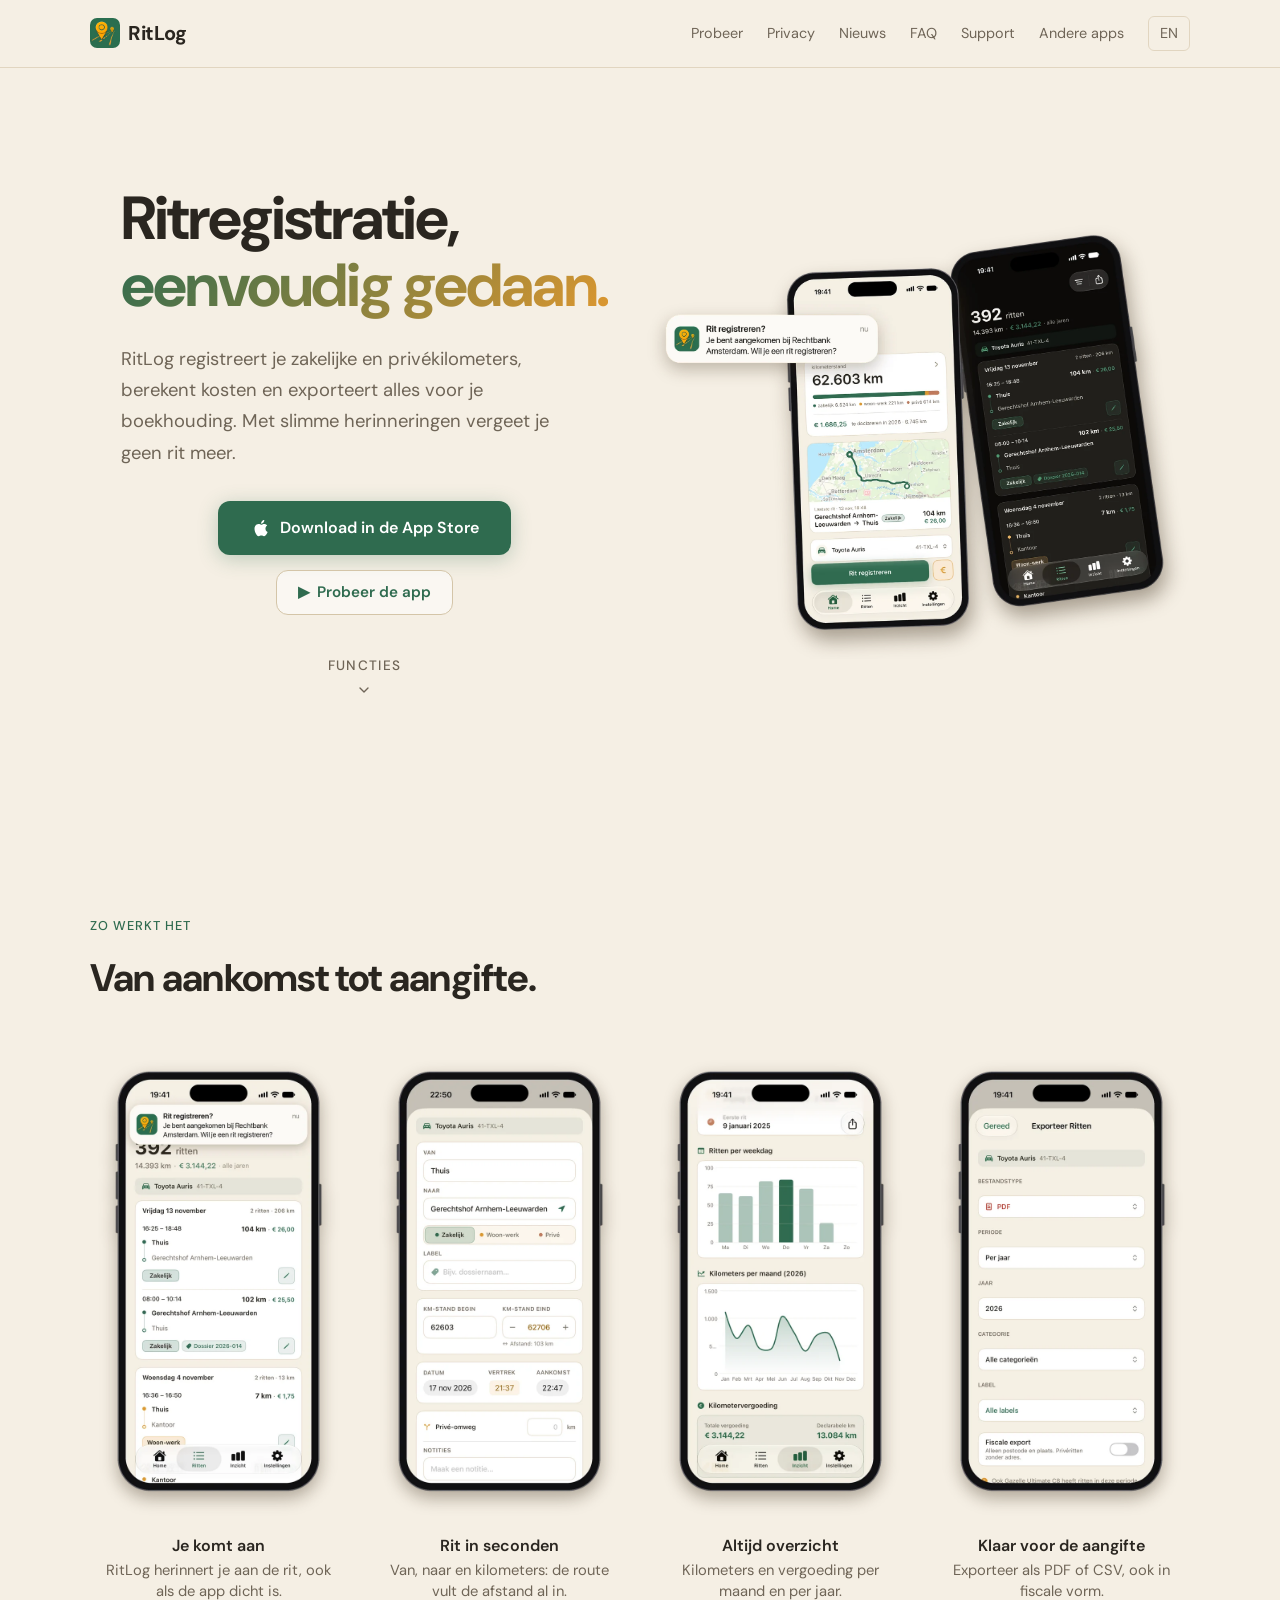
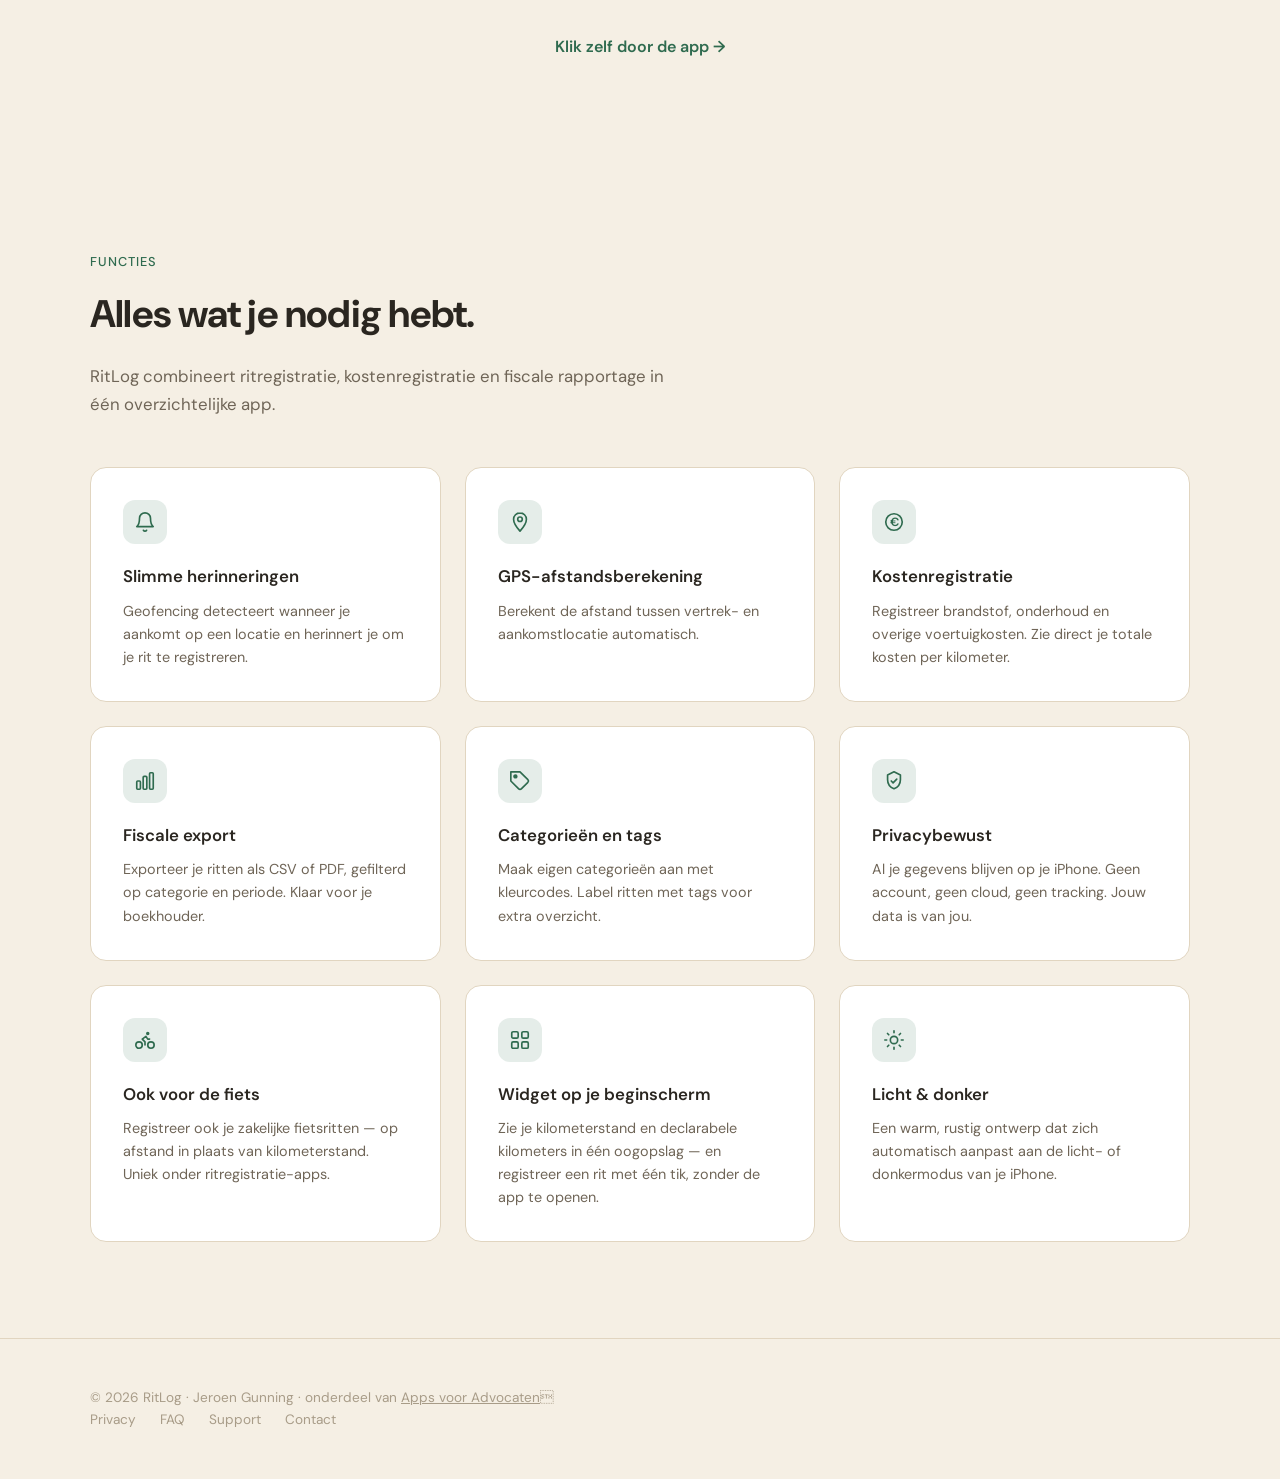
==== commit de309275: "Klikbare demo: /probeer/ en /en/try/ Een iPhone-demo met echte schermen van RitLog 2.2 waarin je zel" ====
--- a/index.html
+++ b/index.html
@@ -39,6 +39,11 @@
     .hero h1 span{background:linear-gradient(135deg,var(--acc),var(--amber));-webkit-background-clip:text;-webkit-text-fill-color:transparent;background-clip:text}
     .hero p{font-size:1.15rem;color:var(--t2);line-height:1.7;margin-bottom:2rem;max-width:460px}
     .cta{display:inline-flex;align-items:center;gap:0.6rem;padding:0.9rem 2rem;background:var(--blue);color:white;text-decoration:none;border-radius:12px;font-weight:600;font-size:1rem;transition:all 0.3s ease;box-shadow:0 4px 20px rgba(47,107,79,0.28)}
+    .cta2{display:inline-flex;align-items:center;gap:0.45rem;margin-top:0.9rem;padding:0.6rem 1.3rem;color:var(--acc);font-weight:600;font-size:0.95rem;text-decoration:none;border:1px solid var(--brd-g);border-radius:12px;background:rgba(255,255,255,0.55);transition:border-color 0.2s,transform 0.2s}
+    .cta2:hover{border-color:var(--acc);transform:translateY(-1px)}
+    .gal-more{text-align:center;margin-top:2rem}
+    .gal-more a{color:var(--acc);font-weight:600;text-decoration:none}
+    .gal-more a:hover{text-decoration:underline}
     .cta:hover{transform:translateY(-2px);box-shadow:0 8px 30px rgba(47,107,79,0.32)}
     .hv{display:flex;justify-content:center;align-items:center}
     .pm{width:280px;height:560px;background:linear-gradient(145deg,#3a352e,#211f1c);border-radius:40px;border:2px solid var(--brd-g);padding:12px;position:relative;box-shadow:0 20px 60px rgba(0,0,0,0.4),0 0 0 1px rgba(255,255,255,0.08),inset 0 1px 0 rgba(255,255,255,0.08)}
@@ -127,6 +132,7 @@
 <nav><div class="ni">
   <a class="nl" href="/"><img src="icon.png" alt="" style="width:30px;height:30px;border-radius:7px"><span>RitLog</span></a>
   <div class="nk">
+    <a href="/probeer/">Probeer</a>
     <a href="/privacy.html">Privacy</a>
     <a href="/nieuws.html">Nieuws</a><a href="/faq.html">FAQ</a>
     <a href="/support.html">Support</a>
@@ -145,6 +151,7 @@
       <svg width="20" height="20" viewBox="0 0 20 20" fill="currentColor"><path d="M15.48 10.62c-.02-2.03 1.66-3.01 1.74-3.06-0.95-1.39-2.43-1.58-2.95-1.6-1.26-.13-2.45.74-3.09.74-.64 0-1.62-.72-2.66-.7-1.37.02-2.63.8-3.34 2.02-1.42 2.47-.36 6.13 1.02 8.14.68.98 1.48 2.08 2.54 2.04 1.02-.04 1.4-.66 2.63-.66 1.23 0 1.58.66 2.65.64 1.1-.02 1.79-.99 2.46-1.98.78-1.13 1.09-2.23 1.11-2.29-.02-.01-2.13-.82-2.15-3.25zM13.46 4.51c.56-.68.94-1.63.84-2.57-.81.03-1.79.54-2.37 1.22-.52.6-.98 1.56-.86 2.48.91.07 1.83-.46 2.39-1.13z"/></svg>
       <span id="i-cta">Download in de App Store</span>
     </a>
+    <a href="/probeer/" class="cta2"><span aria-hidden="true">▶</span> Probeer de app</a>
     <div class="scroll-hint" onclick="document.getElementById('features').scrollIntoView({behavior:'smooth'})">
       <span class="scroll-hint-text">Functies</span>
       <svg class="scroll-hint-arrow" width="16" height="16" viewBox="0 0 24 24" fill="none" stroke="currentColor" stroke-width="2" stroke-linecap="round" stroke-linejoin="round"><path d="M6 9l6 6 6-6"/></svg>
@@ -169,6 +176,7 @@
     <figure><img src="beelden/stap-nl-3-inzicht.webp" alt="Inzicht" width="640" height="1198" loading="lazy"><figcaption><b>Altijd overzicht</b>Kilometers en vergoeding per maand en per jaar.</figcaption></figure>
     <figure><img src="beelden/stap-nl-4-export.webp" alt="Exporteren" width="640" height="1198" loading="lazy"><figcaption><b>Klaar voor de aangifte</b>Exporteer als PDF of CSV, ook in fiscale vorm.</figcaption></figure>
   </div>
+  <p class="gal-more"><a href="/probeer/">Klik zelf door de app →</a></p>
 </div></section>
 
 <section id="features"><div class="con">
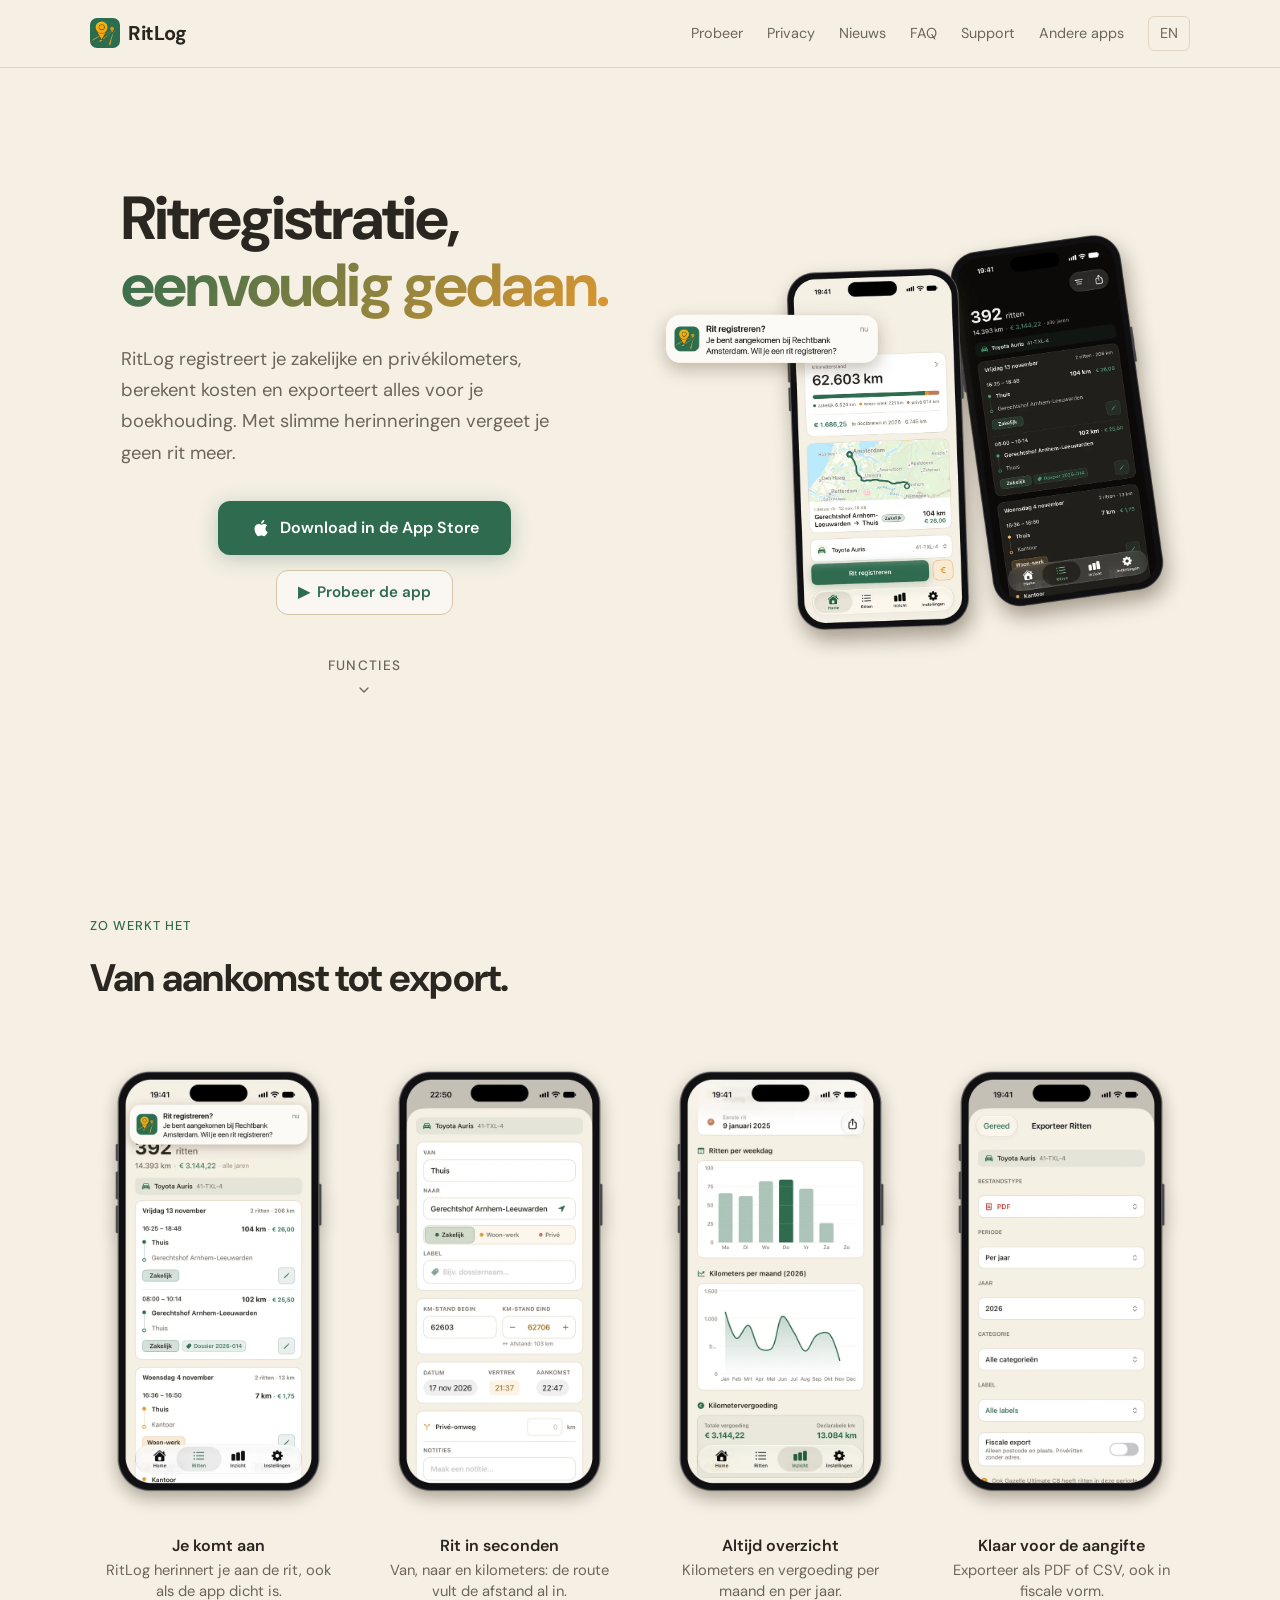
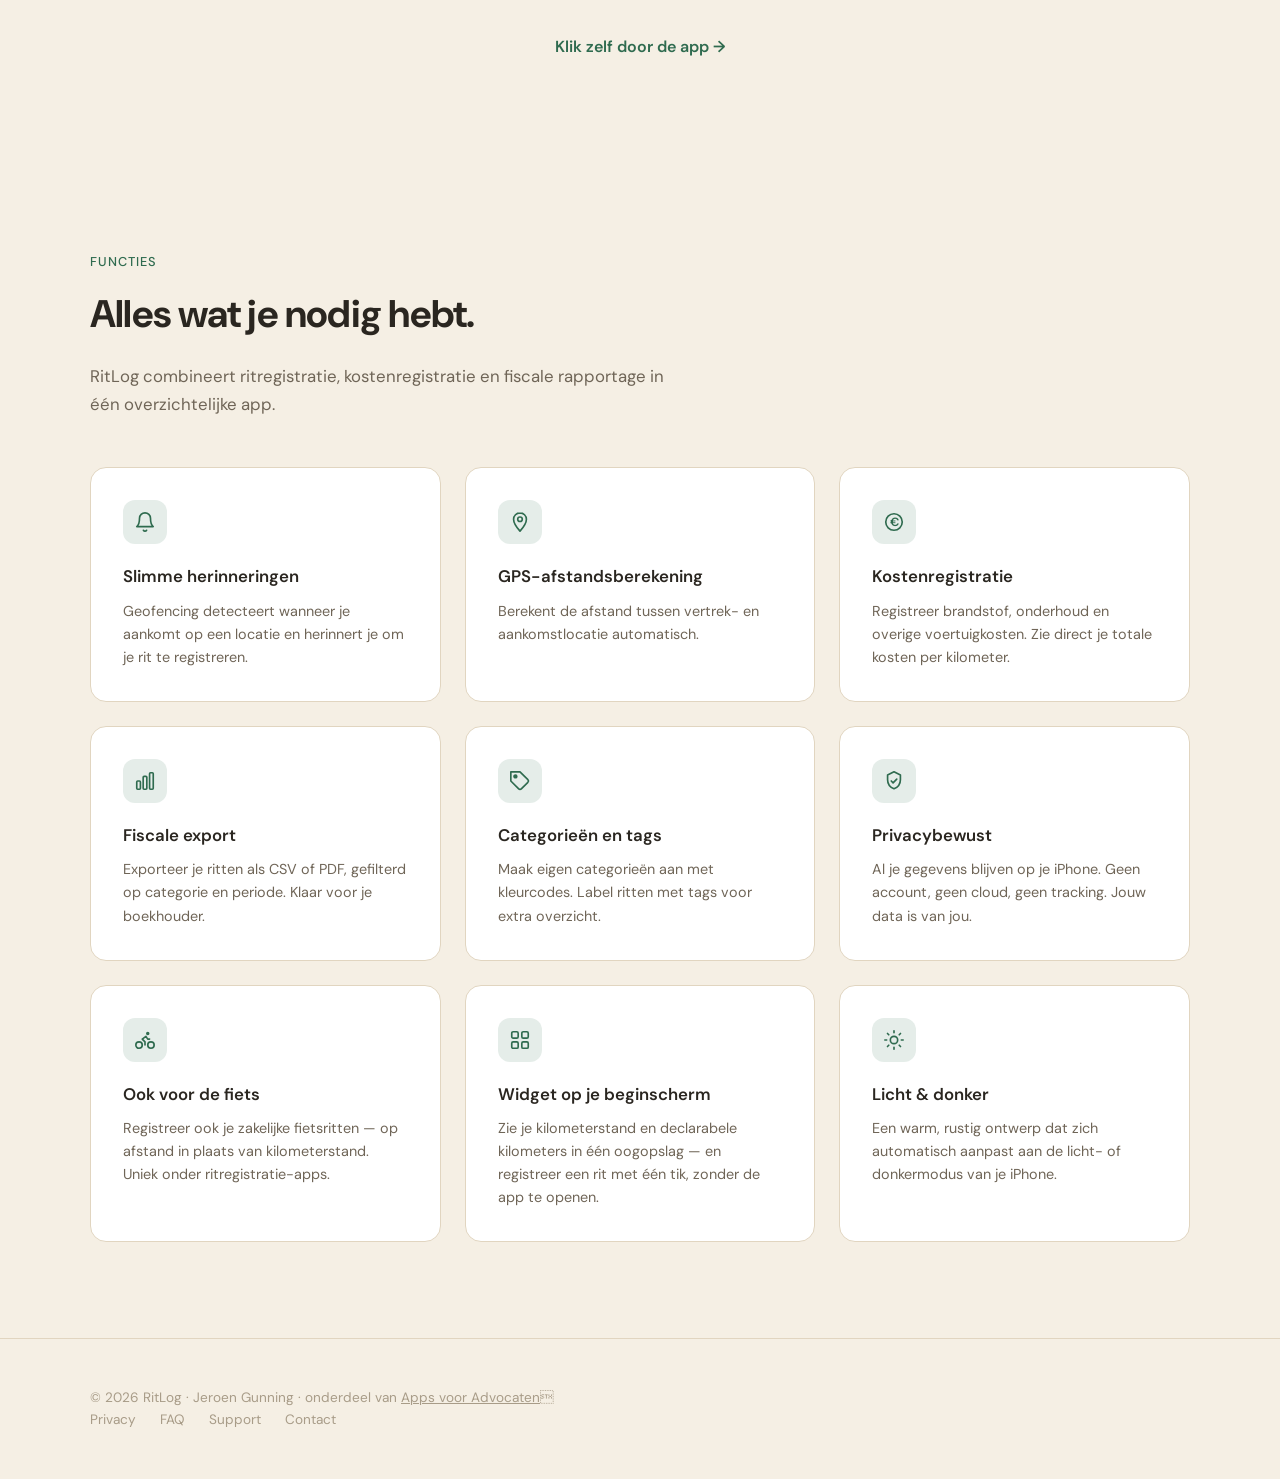
==== commit 8a7c1a3c: "Kop 'Zo werkt het': van aankomst tot export Co-Authored-By: Claude Opus 5.5 <noreply@anthropic.com>" ====
--- a/index.html
+++ b/index.html
@@ -169,7 +169,7 @@
 
 <section class="gal-sec" id="zo-werkt-het"><div class="con">
   <div class="sl">Zo werkt het</div>
-  <h2 class="st">Van aankomst tot aangifte.</h2>
+  <h2 class="st">Van aankomst tot export.</h2>
   <div class="gal">
     <figure><img src="beelden/stap-nl-1-melding.webp" alt="Herinnering bij aankomst" width="640" height="1198" loading="lazy"><figcaption><b>Je komt aan</b>RitLog herinnert je aan de rit, ook als de app dicht is.</figcaption></figure>
     <figure><img src="beelden/stap-nl-2-rit.webp" alt="Rit registreren" width="640" height="1198" loading="lazy"><figcaption><b>Rit in seconden</b>Van, naar en kilometers: de route vult de afstand al in.</figcaption></figure>
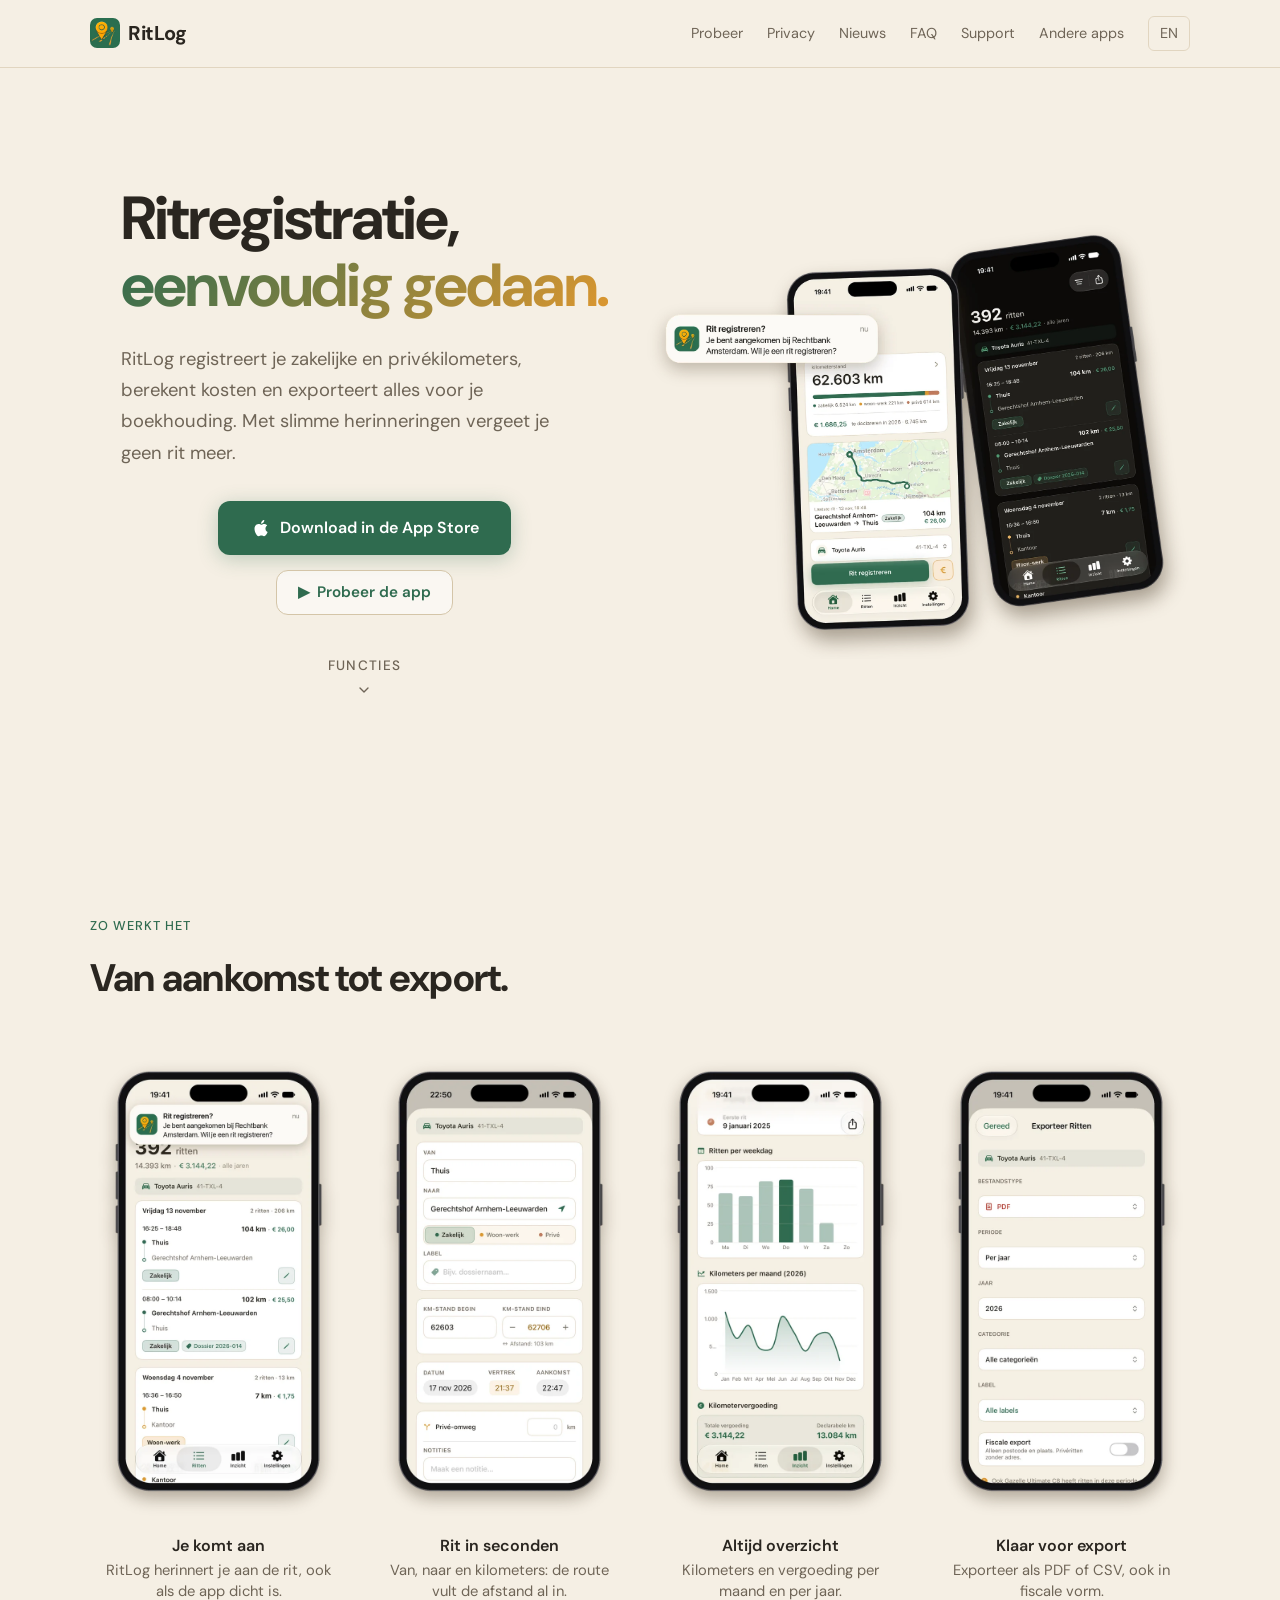
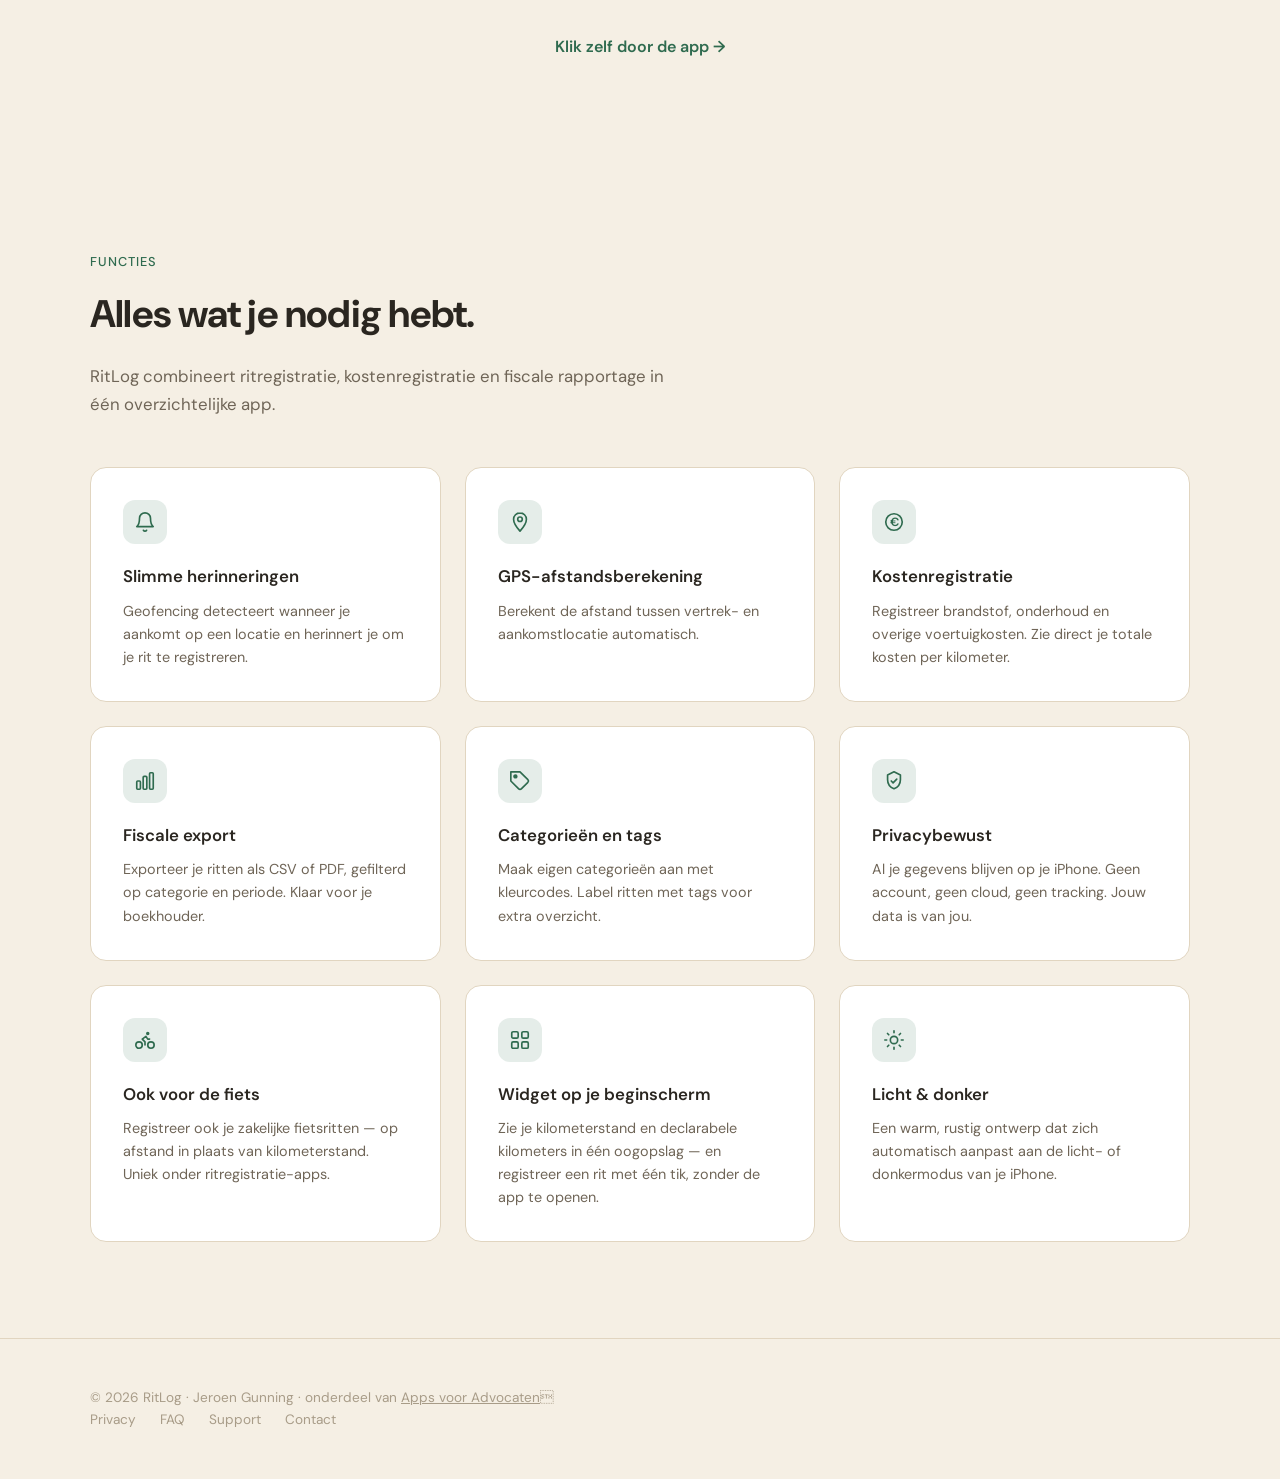
==== commit 29b9c2eb: "Teksten: 'export' in plaats van 'aangifte' Co-Authored-By: Claude Opus 5.5 <noreply@anthropic.com>" ====
--- a/index.html
+++ b/index.html
@@ -174,7 +174,7 @@
     <figure><img src="beelden/stap-nl-1-melding.webp" alt="Herinnering bij aankomst" width="640" height="1198" loading="lazy"><figcaption><b>Je komt aan</b>RitLog herinnert je aan de rit, ook als de app dicht is.</figcaption></figure>
     <figure><img src="beelden/stap-nl-2-rit.webp" alt="Rit registreren" width="640" height="1198" loading="lazy"><figcaption><b>Rit in seconden</b>Van, naar en kilometers: de route vult de afstand al in.</figcaption></figure>
     <figure><img src="beelden/stap-nl-3-inzicht.webp" alt="Inzicht" width="640" height="1198" loading="lazy"><figcaption><b>Altijd overzicht</b>Kilometers en vergoeding per maand en per jaar.</figcaption></figure>
-    <figure><img src="beelden/stap-nl-4-export.webp" alt="Exporteren" width="640" height="1198" loading="lazy"><figcaption><b>Klaar voor de aangifte</b>Exporteer als PDF of CSV, ook in fiscale vorm.</figcaption></figure>
+    <figure><img src="beelden/stap-nl-4-export.webp" alt="Exporteren" width="640" height="1198" loading="lazy"><figcaption><b>Klaar voor export</b>Exporteer als PDF of CSV, ook in fiscale vorm.</figcaption></figure>
   </div>
   <p class="gal-more"><a href="/probeer/">Klik zelf door de app →</a></p>
 </div></section>
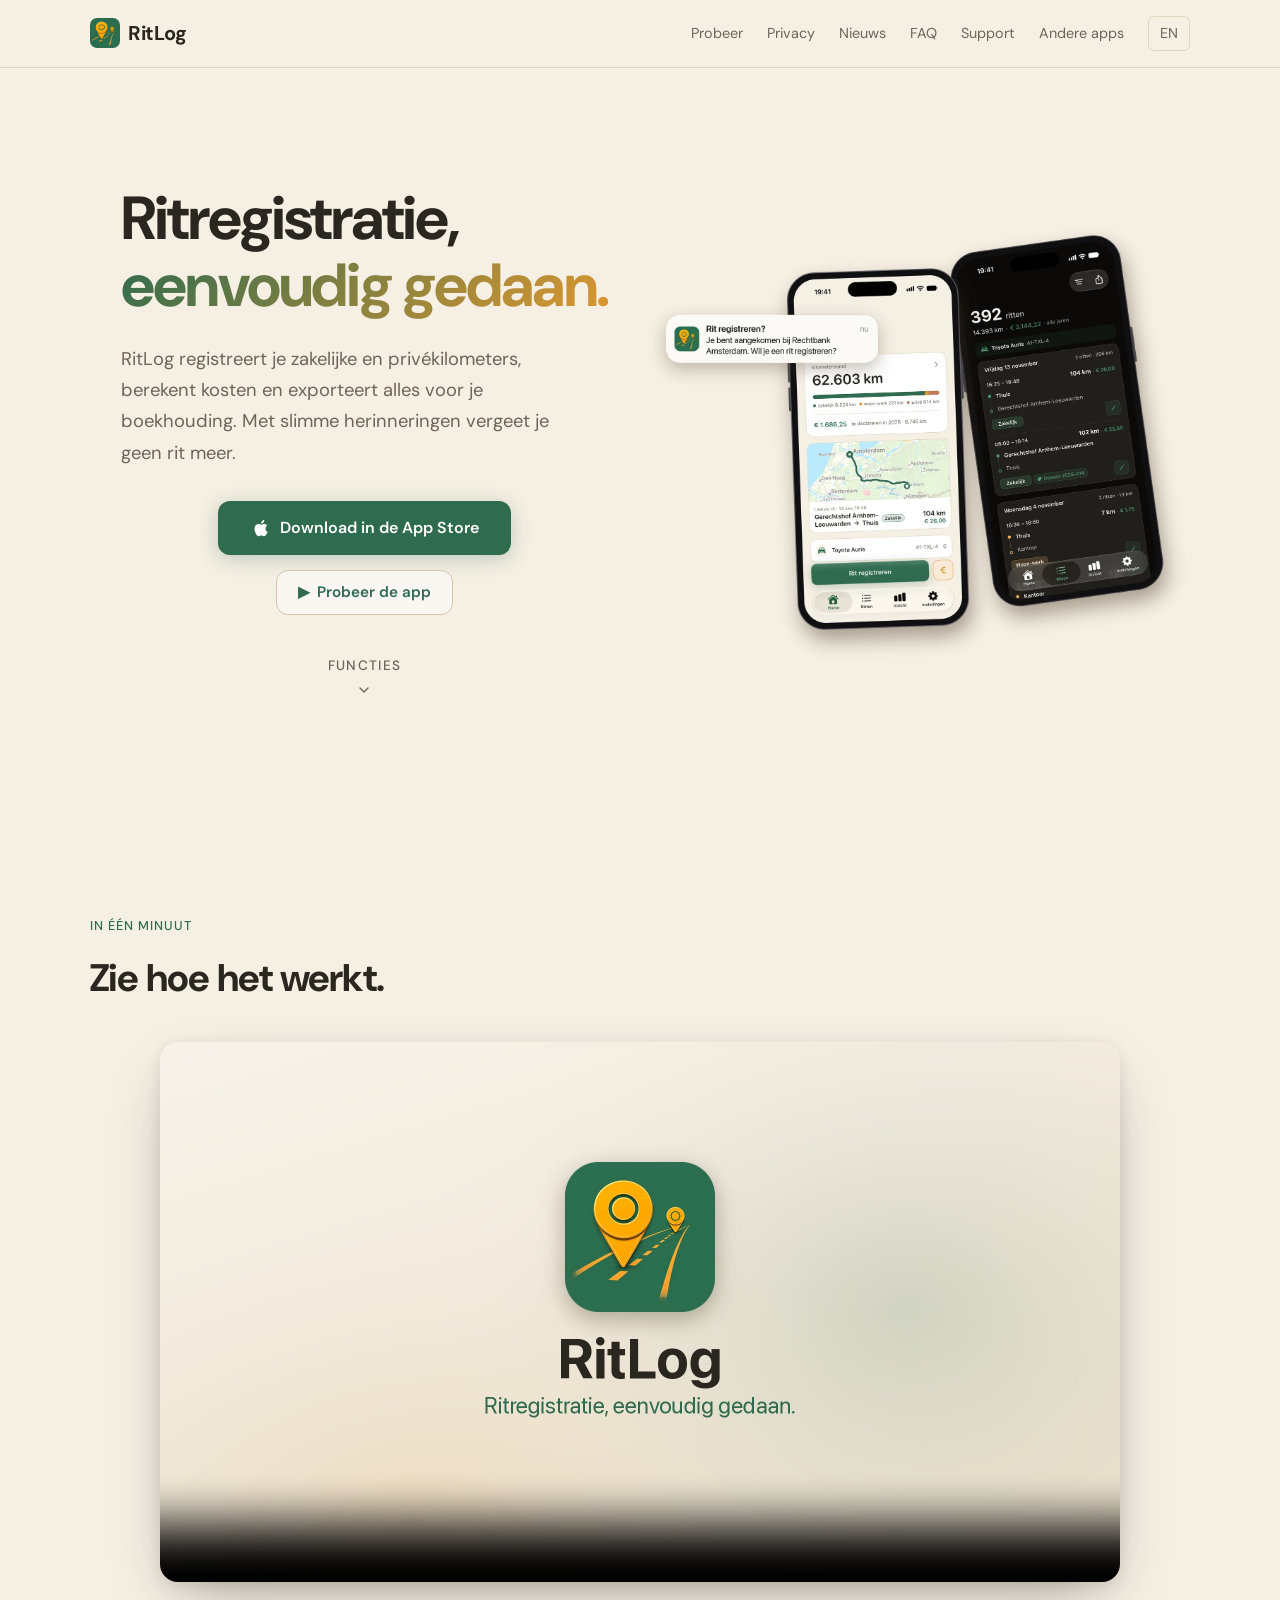
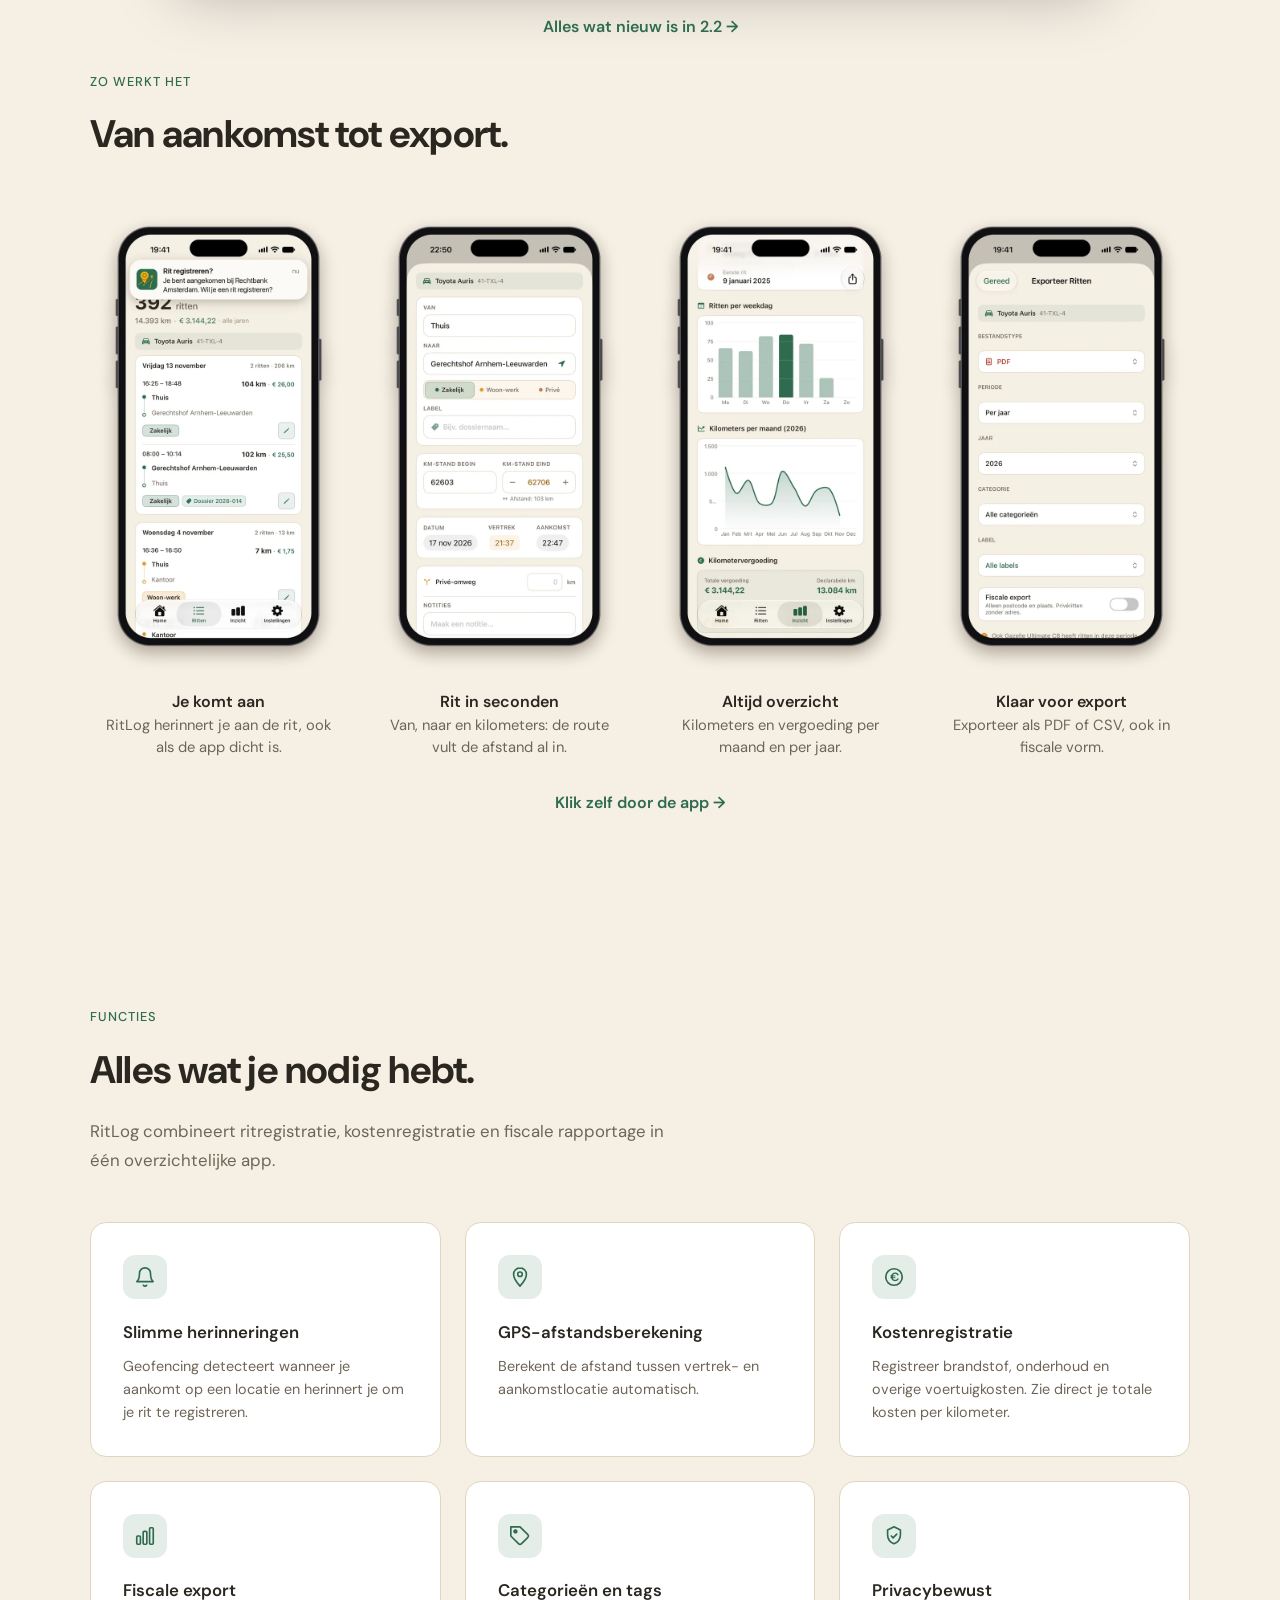
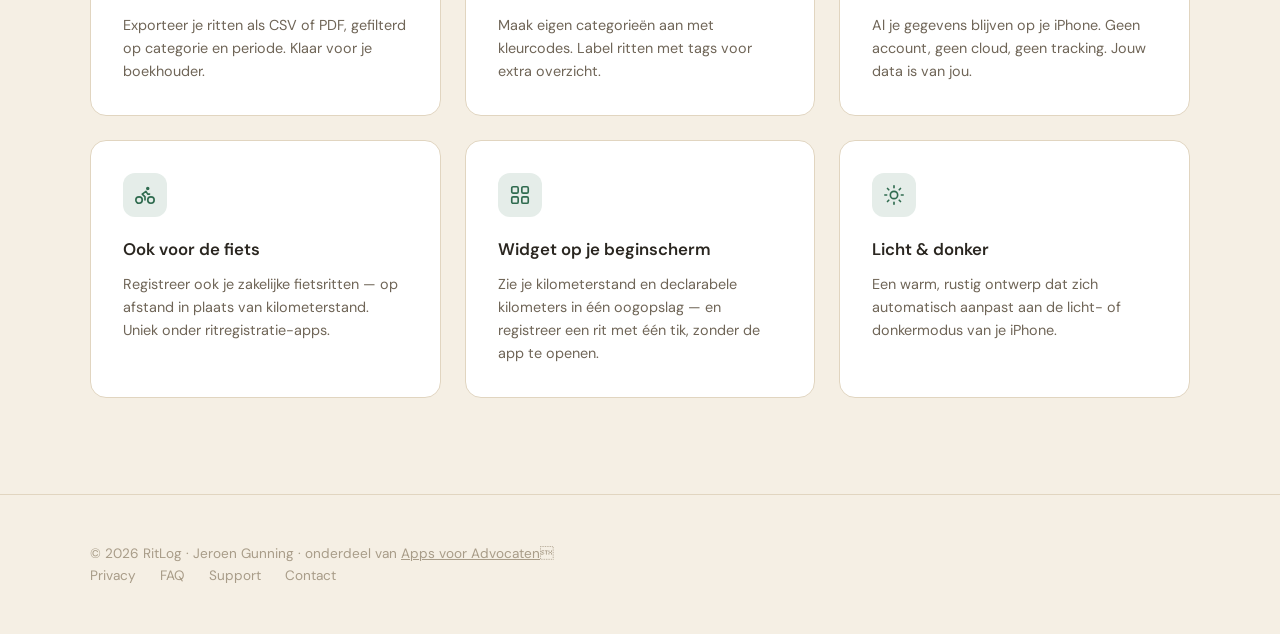
==== commit 463cfd94: "RitLog 2.2: promovideo op de homepage en nieuwsbericht 2.2 (NL en EN) Co-Authored-By: Claude Opus 5." ====
--- a/index.html
+++ b/index.html
@@ -115,6 +115,9 @@
     @media(prefers-reduced-motion:reduce){.hero-shot .hs2,.hero-shot .hs3{animation:none;opacity:0}}
     /* Zo werkt het */
     .gal-sec{padding-top:1rem}
+    .vid-sec{padding-top:1rem;padding-bottom:1rem}
+    .vid-wrap{max-width:960px;margin:2rem auto 0;border-radius:18px;overflow:hidden;box-shadow:0 24px 60px -20px rgba(42,38,32,.4),0 4px 14px rgba(42,38,32,.1);background:#ece4d6;aspect-ratio:16/9}
+    .vid-wrap video{width:100%;height:100%;display:block}
     .gal{display:grid;grid-template-columns:repeat(4,1fr);gap:1.5rem;margin-top:2.5rem}
     .gal figure{margin:0;text-align:center}
     .gal img{width:100%;height:auto;display:block;transition:transform .3s ease}
@@ -165,6 +168,15 @@
     </div>
   </div>
 </div>
+</div></section>
+
+<section class="vid-sec" id="video"><div class="con">
+  <div class="sl">In één minuut</div>
+  <h2 class="st">Zie hoe het werkt.</h2>
+  <div class="vid-wrap"><video controls playsinline preload="none" poster="/beelden/ritlog-promo.jpg" aria-label="Video: zo werkt RitLog (1 minuut, met ondertiteling)">
+    <source src="/beelden/ritlog-promo.mp4" type="video/mp4">
+  </video></div>
+  <p class="gal-more"><a href="/nieuws.html">Alles wat nieuw is in 2.2 →</a></p>
 </div></section>
 
 <section class="gal-sec" id="zo-werkt-het"><div class="con">
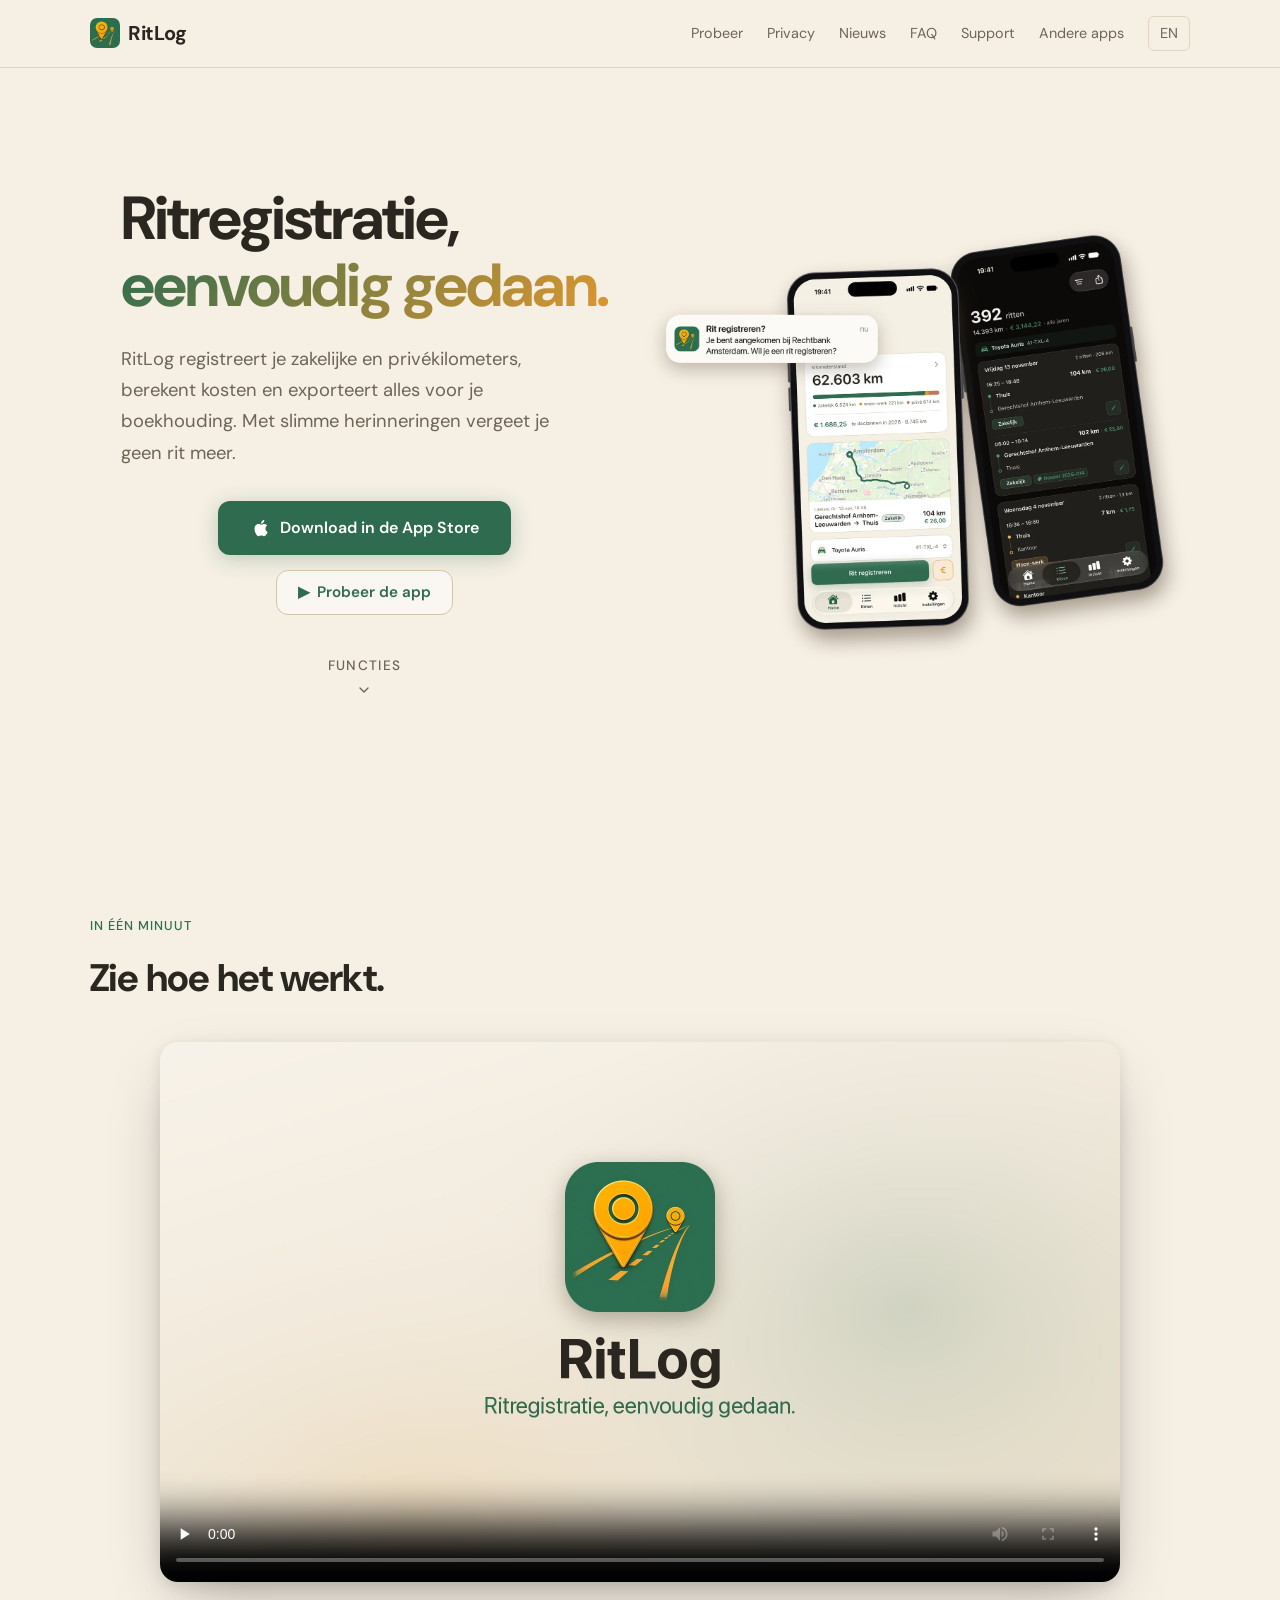
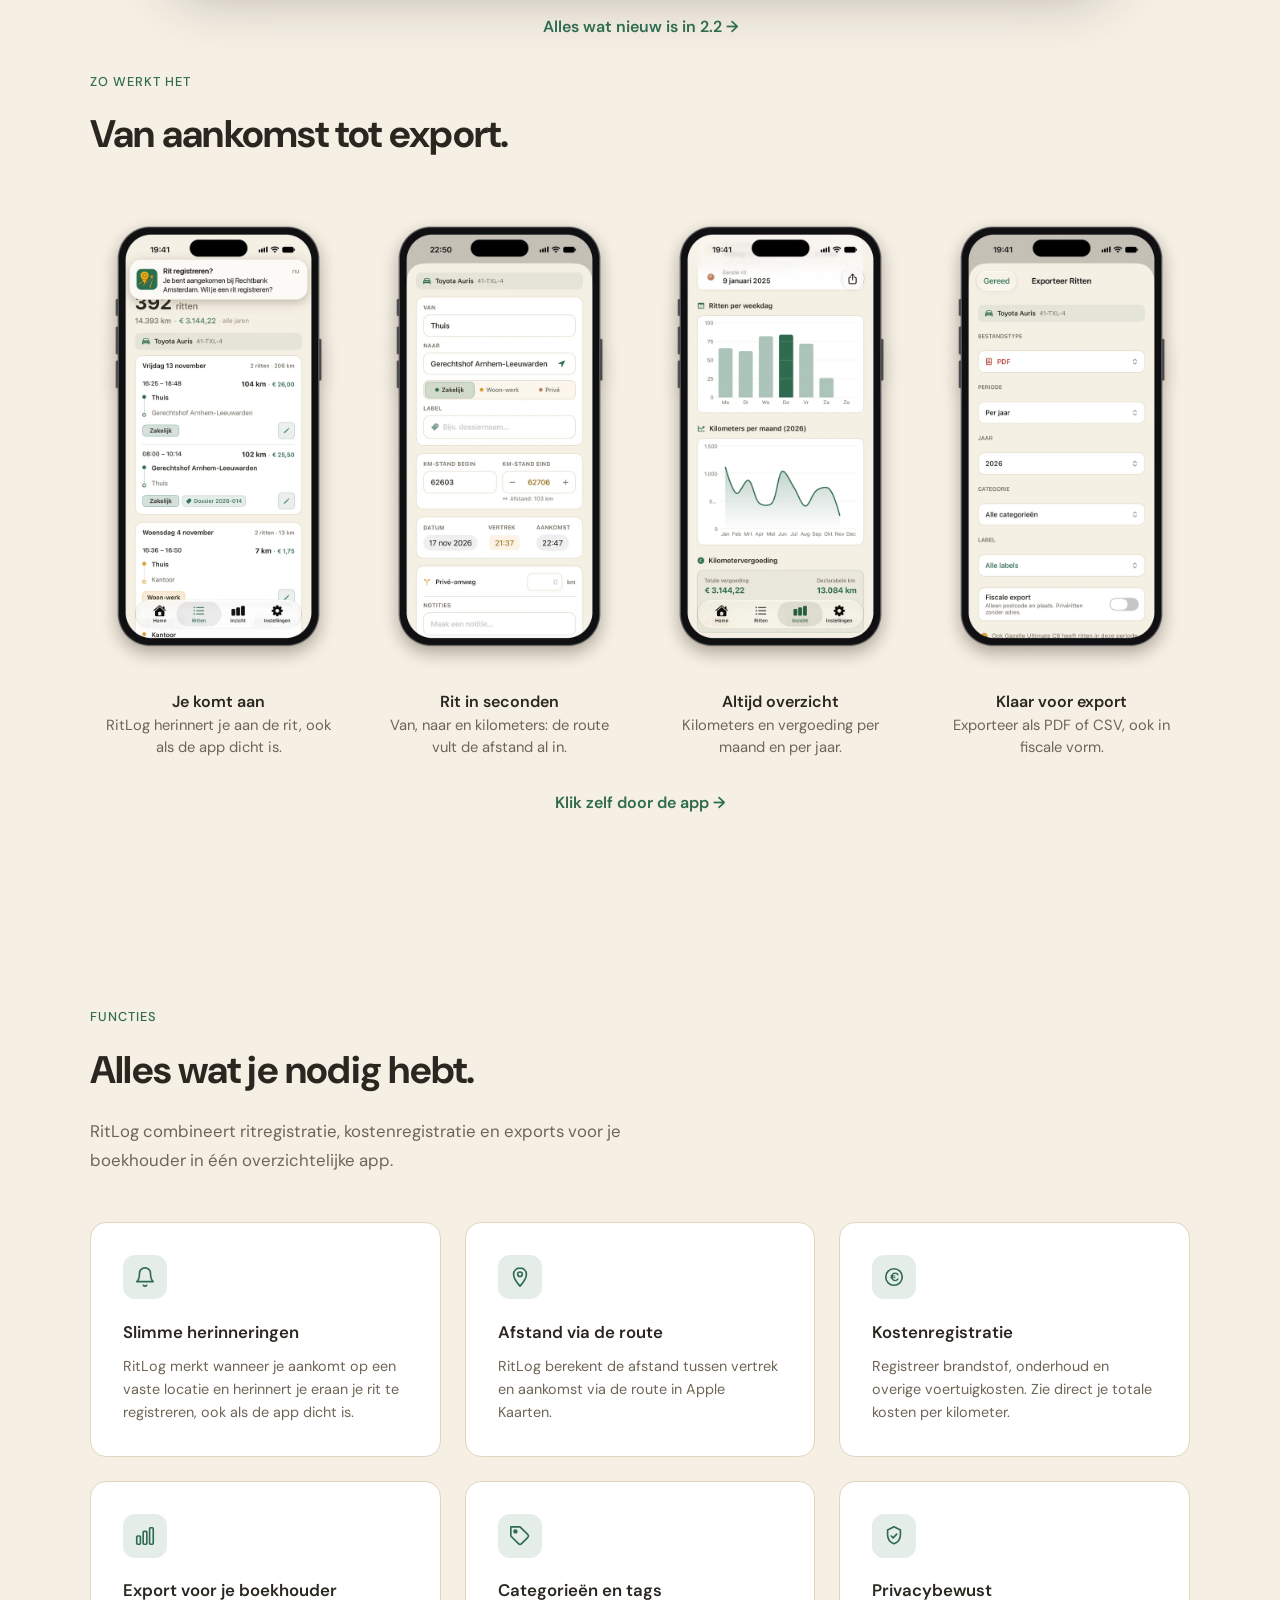
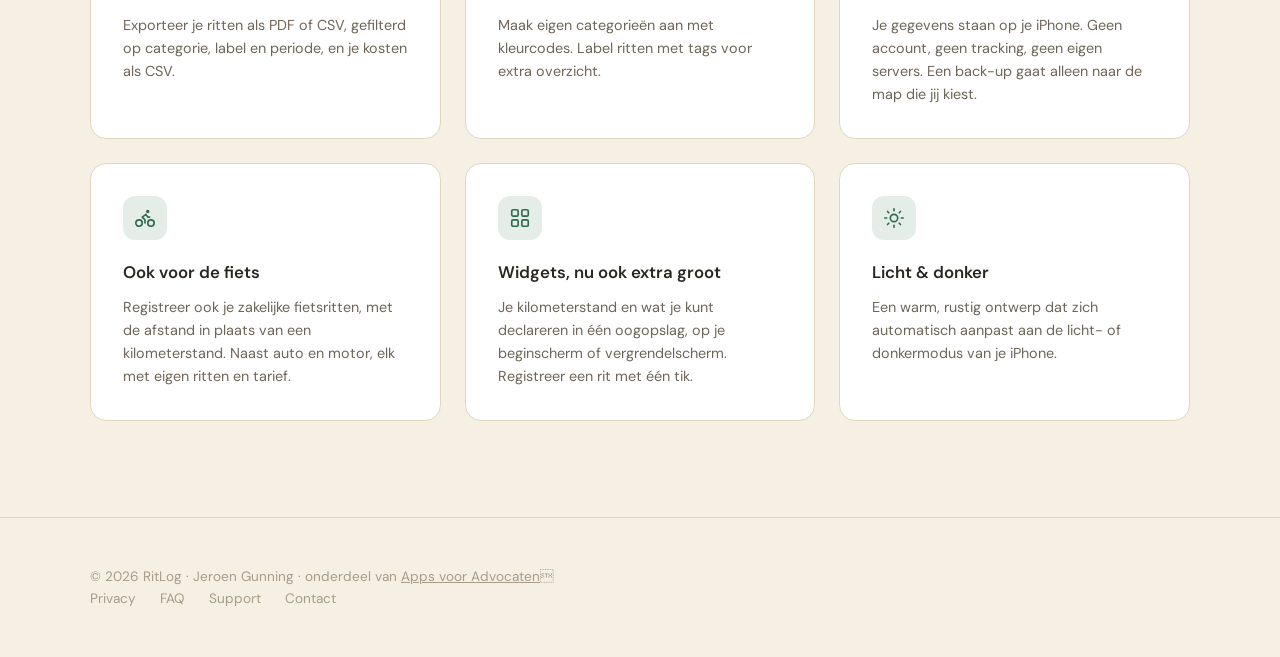
==== commit a6304ac0: "Teksten bijgewerkt voor 2.2: privacybeleid (Apple Kaarten, back-up), FAQ en functies (NL en EN) Oude" ====
--- a/index.html
+++ b/index.html
@@ -194,14 +194,14 @@
 <section id="features"><div class="con">
   <div class="sl" id="i-fl">Functies</div>
   <h2 class="st" id="i-ft">Alles wat je nodig hebt.</h2>
-  <p class="sd" id="i-fd">RitLog combineert ritregistratie, kostenregistratie en fiscale rapportage in één overzichtelijke app.</p>
+  <p class="sd" id="i-fd">RitLog combineert ritregistratie, kostenregistratie en exports voor je boekhouder in één overzichtelijke app.</p>
   <div class="fg">
-    <div class="fc"><div class="fi"><svg width="22" height="22" viewBox="0 0 24 24" fill="none" stroke="#2f6b4f" stroke-width="1.8" stroke-linecap="round" stroke-linejoin="round"><path d="M18 8A6 6 0 006 8c0 7-3 9-3 9h18s-3-2-3-9"/><path d="M13.73 21a2 2 0 01-3.46 0"/></svg></div><h3 id="i-f1t">Slimme herinneringen</h3><p id="i-f1d">Geofencing detecteert wanneer je aankomt op een locatie en herinnert je om je rit te registreren.</p></div>
-    <div class="fc"><div class="fi"><svg width="22" height="22" viewBox="0 0 24 24" fill="none" stroke="#2f6b4f" stroke-width="1.8" stroke-linecap="round" stroke-linejoin="round"><path d="M12 2C8.13 2 5 5.13 5 9c0 5.25 7 13 7 13s7-7.75 7-13c0-3.87-3.13-7-7-7z"/><circle cx="12" cy="9" r="2.5"/></svg></div><h3 id="i-f2t">GPS-afstandsberekening</h3><p id="i-f2d">Berekent de afstand tussen vertrek- en aankomstlocatie automatisch.</p></div>
+    <div class="fc"><div class="fi"><svg width="22" height="22" viewBox="0 0 24 24" fill="none" stroke="#2f6b4f" stroke-width="1.8" stroke-linecap="round" stroke-linejoin="round"><path d="M18 8A6 6 0 006 8c0 7-3 9-3 9h18s-3-2-3-9"/><path d="M13.73 21a2 2 0 01-3.46 0"/></svg></div><h3 id="i-f1t">Slimme herinneringen</h3><p id="i-f1d">RitLog merkt wanneer je aankomt op een vaste locatie en herinnert je eraan je rit te registreren, ook als de app dicht is.</p></div>
+    <div class="fc"><div class="fi"><svg width="22" height="22" viewBox="0 0 24 24" fill="none" stroke="#2f6b4f" stroke-width="1.8" stroke-linecap="round" stroke-linejoin="round"><path d="M12 2C8.13 2 5 5.13 5 9c0 5.25 7 13 7 13s7-7.75 7-13c0-3.87-3.13-7-7-7z"/><circle cx="12" cy="9" r="2.5"/></svg></div><h3 id="i-f2t">Afstand via de route</h3><p id="i-f2d">RitLog berekent de afstand tussen vertrek en aankomst via de route in Apple Kaarten.</p></div>
     <div class="fc"><div class="fi"><svg width="22" height="22" viewBox="0 0 24 24" fill="none" stroke="#2f6b4f" stroke-width="1.8" stroke-linecap="round" stroke-linejoin="round"><circle cx="12" cy="12" r="9"/><text x="12" y="16.5" text-anchor="middle" font-family="DM Sans, sans-serif" font-size="13" font-weight="600" fill="#2f6b4f" stroke="none">€</text></svg></div><h3 id="i-f3t">Kostenregistratie</h3><p id="i-f3d">Registreer brandstof, onderhoud en overige voertuigkosten. Zie direct je totale kosten per kilometer.</p></div>
-    <div class="fc"><div class="fi"><svg width="22" height="22" viewBox="0 0 24 24" fill="none" stroke="#2f6b4f" stroke-width="1.8" stroke-linecap="round" stroke-linejoin="round"><rect x="3" y="12" width="4" height="9" rx="1"/><rect x="10" y="7" width="4" height="14" rx="1"/><rect x="17" y="3" width="4" height="18" rx="1"/></svg></div><h3 id="i-f4t">Fiscale export</h3><p id="i-f4d">Exporteer je ritten als CSV of PDF, gefilterd op categorie en periode. Klaar voor je boekhouder.</p></div>
+    <div class="fc"><div class="fi"><svg width="22" height="22" viewBox="0 0 24 24" fill="none" stroke="#2f6b4f" stroke-width="1.8" stroke-linecap="round" stroke-linejoin="round"><rect x="3" y="12" width="4" height="9" rx="1"/><rect x="10" y="7" width="4" height="14" rx="1"/><rect x="17" y="3" width="4" height="18" rx="1"/></svg></div><h3 id="i-f4t">Export voor je boekhouder</h3><p id="i-f4d">Exporteer je ritten als PDF of CSV, gefilterd op categorie, label en periode, en je kosten als CSV.</p></div>
     <div class="fc"><div class="fi"><svg width="22" height="22" viewBox="0 0 24 24" fill="none" stroke="#2f6b4f" stroke-width="1.8" stroke-linecap="round" stroke-linejoin="round"><path d="M20.59 13.41l-7.17 7.17a2 2 0 01-2.83 0L2 12V2h10l8.59 8.59a2 2 0 010 2.82z"/><circle cx="7" cy="7" r="1.5" fill="#2f6b4f"/></svg></div><h3 id="i-f5t">Categorieën en tags</h3><p id="i-f5d">Maak eigen categorieën aan met kleurcodes. Label ritten met tags voor extra overzicht.</p></div>
-    <div class="fc"><div class="fi"><svg width="22" height="22" viewBox="0 0 24 24" fill="none" stroke="#2f6b4f" stroke-width="1.8" stroke-linecap="round" stroke-linejoin="round"><path d="M12 2l7 3.5v5c0 5-3.5 8.5-7 10-3.5-1.5-7-5-7-10v-5L12 2z"/><path d="M9 12l2 2 4-4"/></svg></div><h3 id="i-f6t">Privacybewust</h3><p id="i-f6d">Al je gegevens blijven op je iPhone. Geen account, geen cloud, geen tracking. Jouw data is van jou.</p></div><div class="fc"><div class="fi"><svg width="22" height="22" viewBox="0 0 24 24" fill="none" stroke="#2f6b4f" stroke-width="1.8" stroke-linecap="round" stroke-linejoin="round"><circle cx="18.5" cy="17.5" r="3.5"/><circle cx="5.5" cy="17.5" r="3.5"/><circle cx="15" cy="5" r="1"/><path d="M12 17.5V14l-3-3 4-3 2 3h2"/></svg></div><h3 id="i-f7t">Ook voor de fiets</h3><p id="i-f7d">Registreer ook je zakelijke fietsritten — op afstand in plaats van kilometerstand. Uniek onder ritregistratie-apps.</p></div><div class="fc"><div class="fi"><svg width="22" height="22" viewBox="0 0 24 24" fill="none" stroke="#2f6b4f" stroke-width="1.8" stroke-linecap="round" stroke-linejoin="round"><rect x="3" y="3" width="7" height="7" rx="1.5"/><rect x="14" y="3" width="7" height="7" rx="1.5"/><rect x="3" y="14" width="7" height="7" rx="1.5"/><rect x="14" y="14" width="7" height="7" rx="1.5"/></svg></div><h3 id="i-f8t">Widget op je beginscherm</h3><p id="i-f8d">Zie je kilometerstand en declarabele kilometers in één oogopslag — en registreer een rit met één tik, zonder de app te openen.</p></div><div class="fc"><div class="fi"><svg width="22" height="22" viewBox="0 0 24 24" fill="none" stroke="#2f6b4f" stroke-width="1.8" stroke-linecap="round" stroke-linejoin="round"><circle cx="12" cy="12" r="4"/><path d="M12 2v2M12 20v2M4.9 4.9l1.4 1.4M17.7 17.7l1.4 1.4M2 12h2M20 12h2M4.9 19.1l1.4-1.4M17.7 6.3l1.4-1.4"/></svg></div><h3 id="i-f9t">Licht &amp; donker</h3><p id="i-f9d">Een warm, rustig ontwerp dat zich automatisch aanpast aan de licht- of donkermodus van je iPhone.</p></div>
+    <div class="fc"><div class="fi"><svg width="22" height="22" viewBox="0 0 24 24" fill="none" stroke="#2f6b4f" stroke-width="1.8" stroke-linecap="round" stroke-linejoin="round"><path d="M12 2l7 3.5v5c0 5-3.5 8.5-7 10-3.5-1.5-7-5-7-10v-5L12 2z"/><path d="M9 12l2 2 4-4"/></svg></div><h3 id="i-f6t">Privacybewust</h3><p id="i-f6d">Je gegevens staan op je iPhone. Geen account, geen tracking, geen eigen servers. Een back-up gaat alleen naar de map die jij kiest.</p></div><div class="fc"><div class="fi"><svg width="22" height="22" viewBox="0 0 24 24" fill="none" stroke="#2f6b4f" stroke-width="1.8" stroke-linecap="round" stroke-linejoin="round"><circle cx="18.5" cy="17.5" r="3.5"/><circle cx="5.5" cy="17.5" r="3.5"/><circle cx="15" cy="5" r="1"/><path d="M12 17.5V14l-3-3 4-3 2 3h2"/></svg></div><h3 id="i-f7t">Ook voor de fiets</h3><p id="i-f7d">Registreer ook je zakelijke fietsritten, met de afstand in plaats van een kilometerstand. Naast auto en motor, elk met eigen ritten en tarief.</p></div><div class="fc"><div class="fi"><svg width="22" height="22" viewBox="0 0 24 24" fill="none" stroke="#2f6b4f" stroke-width="1.8" stroke-linecap="round" stroke-linejoin="round"><rect x="3" y="3" width="7" height="7" rx="1.5"/><rect x="14" y="3" width="7" height="7" rx="1.5"/><rect x="3" y="14" width="7" height="7" rx="1.5"/><rect x="14" y="14" width="7" height="7" rx="1.5"/></svg></div><h3 id="i-f8t">Widgets, nu ook extra groot</h3><p id="i-f8d">Je kilometerstand en wat je kunt declareren in één oogopslag, op je beginscherm of vergrendelscherm. Registreer een rit met één tik.</p></div><div class="fc"><div class="fi"><svg width="22" height="22" viewBox="0 0 24 24" fill="none" stroke="#2f6b4f" stroke-width="1.8" stroke-linecap="round" stroke-linejoin="round"><circle cx="12" cy="12" r="4"/><path d="M12 2v2M12 20v2M4.9 4.9l1.4 1.4M17.7 17.7l1.4 1.4M2 12h2M20 12h2M4.9 19.1l1.4-1.4M17.7 6.3l1.4-1.4"/></svg></div><h3 id="i-f9t">Licht &amp; donker</h3><p id="i-f9d">Een warm, rustig ontwerp dat zich automatisch aanpast aan de licht- of donkermodus van je iPhone.</p></div>
   </div>
 </div></section>
 
@@ -209,7 +209,7 @@
 
 <!-- PRIVACY -->
 <div id="page-privacy" class="pg">
-<section class="lp"><div class="con"><div class="lc" id="priv-content"><h1>Privacybeleid RitLog</h1><p class="lu">Laatst bijgewerkt: 11 april 2026</p><h2>Inleiding</h2><p>RitLog is een iOS-app voor ritregistratie en voertuigkostenbeheer. Wij hechten veel waarde aan de privacy van onze gebruikers. Dit privacybeleid beschrijft welke gegevens de app verwerkt en hoe daarmee wordt omgegaan.</p><h2>Welke gegevens verwerkt RitLog?</h2><p>RitLog verwerkt de volgende gegevens die u zelf invoert:</p><ul><li>Ritgegevens (datum, vertrek- en aankomstlocatie, afstand, categorie)</li><li>Voertuiggegevens (merk, kenteken, kilometerstand)</li><li>Brandstof- en overige voertuigkosten</li><li>Opgeslagen locaties (naam, adres, optioneel coördinaten)</li></ul><h2>Locatiegegevens</h2><p>RitLog kan met uw toestemming gebruikmaken van locatievoorzieningen op uw apparaat voor:</p><ul><li><strong>GPS-afstandsberekening</strong> tussen vertrek- en aankomstlocatie</li><li><strong>Locatiesuggesties</strong> bij het registreren van een rit</li><li><strong>Aankomstmeldingen</strong> (geofencing) om u te herinneren een rit te registreren</li></ul><p>Locatiegegevens worden uitsluitend lokaal op uw apparaat verwerkt en worden niet naar externe servers verzonden.</p><h2>Bewegingsgegevens</h2><p>RitLog kan met uw toestemming gebruikmaken van bewegingssensoren (CoreMotion) om te bepalen of u zich per auto, fiets of te voet verplaatst. Dit wordt uitsluitend gebruikt om onnodige herinneringen te voorkomen bij niet-autoverkeer. Deze gegevens worden niet opgeslagen en niet gedeeld.</p><h2>Waar worden uw gegevens opgeslagen?</h2><p>Alle gegevens worden <strong>uitsluitend lokaal op uw apparaat</strong> opgeslagen. RitLog beschikt niet over servers en verstuurt geen gegevens naar externe partijen.</p><h2>Export en backup</h2><p>RitLog biedt de mogelijkheid om uw gegevens te exporteren als CSV- of PDF-bestand. U kiest zelf waar u deze bestanden opslaat (bijvoorbeeld in iCloud, per e-mail, of een andere opslagdienst naar keuze). RitLog heeft geen toegang tot of controle over de locatie waar u uw exports opslaat.</p><h2>Gegevens van derden</h2><p>RitLog maakt geen gebruik van:</p><ul><li>Analytische diensten of tracking</li><li>Advertentienetwerken</li><li>Externe inlogdiensten</li><li>Servers of clouddiensten van RitLog</li></ul><h2>Contactgegevens importeren</h2><p>RitLog biedt de optie om adresgegevens uit uw contacten te importeren als locatie. Dit gebeurt uitsluitend lokaal op uw apparaat. Contactgegevens worden niet gekopieerd, opgeslagen buiten de app, of gedeeld met derden.</p><h2>Uw rechten</h2><p>Omdat alle gegevens lokaal op uw apparaat staan, heeft u volledige controle:</p><ul><li>U kunt al uw gegevens inzien binnen de app</li><li>U kunt gegevens bewerken of verwijderen</li><li>Het verwijderen van de app verwijdert alle gegevens permanent</li></ul><h2>Kinderen</h2><p>RitLog is niet gericht op kinderen onder de 16 jaar en verzamelt niet bewust gegevens van kinderen.</p><h2>Wijzigingen</h2><p>Dit privacybeleid kan worden bijgewerkt. Wijzigingen worden op deze pagina gepubliceerd met een aangepaste datum.</p><h2>Contact</h2><p>Heeft u vragen over dit privacybeleid? Neem contact met ons op via:<br><strong>E-mail:</strong> <a href="mailto:support@ritlog.com">support@ritlog.com</a><br><strong>Website:</strong> <a href="https://ritlog.com">ritlog.com</a></p></div></div></section>
+<section class="lp"><div class="con"><div class="lc" id="priv-content"><h1>Privacybeleid RitLog</h1><p class="lu">Laatst bijgewerkt: 11 april 2026</p><h2>Inleiding</h2><p>RitLog is een iOS-app voor ritregistratie en voertuigkostenbeheer. Wij hechten veel waarde aan de privacy van onze gebruikers. Dit privacybeleid beschrijft welke gegevens de app verwerkt en hoe daarmee wordt omgegaan.</p><h2>Welke gegevens verwerkt RitLog?</h2><p>RitLog verwerkt de volgende gegevens die u zelf invoert:</p><ul><li>Ritgegevens (datum, vertrek- en aankomstlocatie, afstand, categorie)</li><li>Voertuiggegevens (merk, kenteken, kilometerstand)</li><li>Brandstof- en overige voertuigkosten</li><li>Opgeslagen locaties (naam, adres, optioneel coördinaten)</li></ul><h2>Locatiegegevens</h2><p>RitLog kan met uw toestemming gebruikmaken van locatievoorzieningen op uw apparaat voor:</p><ul><li><strong>Afstand via de route</strong> tussen vertrek- en aankomstlocatie</li><li><strong>Locatiesuggesties</strong> bij het registreren van een rit</li><li><strong>Aankomstmeldingen</strong> (geofencing) om u te herinneren een rit te registreren</li></ul><p>Locatiegegevens worden uitsluitend lokaal op uw apparaat verwerkt en worden niet naar externe servers verzonden.</p><h2>Bewegingsgegevens</h2><p>RitLog kan met uw toestemming gebruikmaken van bewegingssensoren (CoreMotion) om te bepalen of u zich per auto, fiets of te voet verplaatst. Dit wordt uitsluitend gebruikt om onnodige herinneringen te voorkomen bij niet-autoverkeer. Deze gegevens worden niet opgeslagen en niet gedeeld.</p><h2>Waar worden uw gegevens opgeslagen?</h2><p>Alle gegevens worden <strong>uitsluitend lokaal op uw apparaat</strong> opgeslagen. RitLog beschikt niet over servers en verstuurt geen gegevens naar externe partijen.</p><h2>Export en backup</h2><p>RitLog biedt de mogelijkheid om uw gegevens te exporteren als CSV- of PDF-bestand. U kiest zelf waar u deze bestanden opslaat (bijvoorbeeld in iCloud, per e-mail, of een andere opslagdienst naar keuze). RitLog heeft geen toegang tot of controle over de locatie waar u uw exports opslaat.</p><h2>Gegevens van derden</h2><p>RitLog maakt geen gebruik van:</p><ul><li>Analytische diensten of tracking</li><li>Advertentienetwerken</li><li>Externe inlogdiensten</li><li>Servers of clouddiensten van RitLog</li></ul><h2>Contactgegevens importeren</h2><p>RitLog biedt de optie om adresgegevens uit uw contacten te importeren als locatie. Dit gebeurt uitsluitend lokaal op uw apparaat. Contactgegevens worden niet gekopieerd, opgeslagen buiten de app, of gedeeld met derden.</p><h2>Uw rechten</h2><p>Omdat alle gegevens lokaal op uw apparaat staan, heeft u volledige controle:</p><ul><li>U kunt al uw gegevens inzien binnen de app</li><li>U kunt gegevens bewerken of verwijderen</li><li>Het verwijderen van de app verwijdert alle gegevens permanent</li></ul><h2>Kinderen</h2><p>RitLog is niet gericht op kinderen onder de 16 jaar en verzamelt niet bewust gegevens van kinderen.</p><h2>Wijzigingen</h2><p>Dit privacybeleid kan worden bijgewerkt. Wijzigingen worden op deze pagina gepubliceerd met een aangepaste datum.</p><h2>Contact</h2><p>Heeft u vragen over dit privacybeleid? Neem contact met ons op via:<br><strong>E-mail:</strong> <a href="mailto:support@ritlog.com">support@ritlog.com</a><br><strong>Website:</strong> <a href="https://ritlog.com">ritlog.com</a></p></div></div></section>
 </div>
 
 <!-- FAQ -->
@@ -246,12 +246,12 @@
 <script>
 let lang='nl';
 
-const privNL=`<h1>Privacybeleid RitLog</h1><p class="lu">Laatst bijgewerkt: 11 april 2026</p><h2>Inleiding</h2><p>RitLog is een iOS-app voor ritregistratie en voertuigkostenbeheer. Wij hechten veel waarde aan de privacy van onze gebruikers. Dit privacybeleid beschrijft welke gegevens de app verwerkt en hoe daarmee wordt omgegaan.</p><h2>Welke gegevens verwerkt RitLog?</h2><p>RitLog verwerkt de volgende gegevens die u zelf invoert:</p><ul><li>Ritgegevens (datum, vertrek- en aankomstlocatie, afstand, categorie)</li><li>Voertuiggegevens (merk, kenteken, kilometerstand)</li><li>Brandstof- en overige voertuigkosten</li><li>Opgeslagen locaties (naam, adres, optioneel coördinaten)</li></ul><h2>Locatiegegevens</h2><p>RitLog kan met uw toestemming gebruikmaken van locatievoorzieningen op uw apparaat voor:</p><ul><li><strong>GPS-afstandsberekening</strong> tussen vertrek- en aankomstlocatie</li><li><strong>Locatiesuggesties</strong> bij het registreren van een rit</li><li><strong>Aankomstmeldingen</strong> (geofencing) om u te herinneren een rit te registreren</li></ul><p>Locatiegegevens worden uitsluitend lokaal op uw apparaat verwerkt en worden niet naar externe servers verzonden.</p><h2>Bewegingsgegevens</h2><p>RitLog kan met uw toestemming gebruikmaken van bewegingssensoren (CoreMotion) om te bepalen of u zich per auto, fiets of te voet verplaatst. Dit wordt uitsluitend gebruikt om onnodige herinneringen te voorkomen bij niet-autoverkeer. Deze gegevens worden niet opgeslagen en niet gedeeld.</p><h2>Waar worden uw gegevens opgeslagen?</h2><p>Alle gegevens worden <strong>uitsluitend lokaal op uw apparaat</strong> opgeslagen. RitLog beschikt niet over servers en verstuurt geen gegevens naar externe partijen.</p><h2>Export en backup</h2><p>RitLog biedt de mogelijkheid om uw gegevens te exporteren als CSV- of PDF-bestand. U kiest zelf waar u deze bestanden opslaat (bijvoorbeeld in iCloud, per e-mail, of een andere opslagdienst naar keuze). RitLog heeft geen toegang tot of controle over de locatie waar u uw exports opslaat.</p><h2>Gegevens van derden</h2><p>RitLog maakt geen gebruik van:</p><ul><li>Analytische diensten of tracking</li><li>Advertentienetwerken</li><li>Externe inlogdiensten</li><li>Servers of clouddiensten van RitLog</li></ul><h2>Contactgegevens importeren</h2><p>RitLog biedt de optie om adresgegevens uit uw contacten te importeren als locatie. Dit gebeurt uitsluitend lokaal op uw apparaat. Contactgegevens worden niet gekopieerd, opgeslagen buiten de app, of gedeeld met derden.</p><h2>Uw rechten</h2><p>Omdat alle gegevens lokaal op uw apparaat staan, heeft u volledige controle:</p><ul><li>U kunt al uw gegevens inzien binnen de app</li><li>U kunt gegevens bewerken of verwijderen</li><li>Het verwijderen van de app verwijdert alle gegevens permanent</li></ul><h2>Kinderen</h2><p>RitLog is niet gericht op kinderen onder de 16 jaar en verzamelt niet bewust gegevens van kinderen.</p><h2>Wijzigingen</h2><p>Dit privacybeleid kan worden bijgewerkt. Wijzigingen worden op deze pagina gepubliceerd met een aangepaste datum.</p><h2>Contact</h2><p>Heeft u vragen over dit privacybeleid? Neem contact met ons op via:<br><strong>E-mail:</strong> <a href="mailto:support@ritlog.com">support@ritlog.com</a><br><strong>Website:</strong> <a href="https://ritlog.com">ritlog.com</a></p>`;
+const privNL=`<h1>Privacybeleid RitLog</h1><p class="lu">Laatst bijgewerkt: 11 april 2026</p><h2>Inleiding</h2><p>RitLog is een iOS-app voor ritregistratie en voertuigkostenbeheer. Wij hechten veel waarde aan de privacy van onze gebruikers. Dit privacybeleid beschrijft welke gegevens de app verwerkt en hoe daarmee wordt omgegaan.</p><h2>Welke gegevens verwerkt RitLog?</h2><p>RitLog verwerkt de volgende gegevens die u zelf invoert:</p><ul><li>Ritgegevens (datum, vertrek- en aankomstlocatie, afstand, categorie)</li><li>Voertuiggegevens (merk, kenteken, kilometerstand)</li><li>Brandstof- en overige voertuigkosten</li><li>Opgeslagen locaties (naam, adres, optioneel coördinaten)</li></ul><h2>Locatiegegevens</h2><p>RitLog kan met uw toestemming gebruikmaken van locatievoorzieningen op uw apparaat voor:</p><ul><li><strong>Afstand via de route</strong> tussen vertrek- en aankomstlocatie</li><li><strong>Locatiesuggesties</strong> bij het registreren van een rit</li><li><strong>Aankomstmeldingen</strong> (geofencing) om u te herinneren een rit te registreren</li></ul><p>Locatiegegevens worden uitsluitend lokaal op uw apparaat verwerkt en worden niet naar externe servers verzonden.</p><h2>Bewegingsgegevens</h2><p>RitLog kan met uw toestemming gebruikmaken van bewegingssensoren (CoreMotion) om te bepalen of u zich per auto, fiets of te voet verplaatst. Dit wordt uitsluitend gebruikt om onnodige herinneringen te voorkomen bij niet-autoverkeer. Deze gegevens worden niet opgeslagen en niet gedeeld.</p><h2>Waar worden uw gegevens opgeslagen?</h2><p>Alle gegevens worden <strong>uitsluitend lokaal op uw apparaat</strong> opgeslagen. RitLog beschikt niet over servers en verstuurt geen gegevens naar externe partijen.</p><h2>Export en backup</h2><p>RitLog biedt de mogelijkheid om uw gegevens te exporteren als CSV- of PDF-bestand. U kiest zelf waar u deze bestanden opslaat (bijvoorbeeld in iCloud, per e-mail, of een andere opslagdienst naar keuze). RitLog heeft geen toegang tot of controle over de locatie waar u uw exports opslaat.</p><h2>Gegevens van derden</h2><p>RitLog maakt geen gebruik van:</p><ul><li>Analytische diensten of tracking</li><li>Advertentienetwerken</li><li>Externe inlogdiensten</li><li>Servers of clouddiensten van RitLog</li></ul><h2>Contactgegevens importeren</h2><p>RitLog biedt de optie om adresgegevens uit uw contacten te importeren als locatie. Dit gebeurt uitsluitend lokaal op uw apparaat. Contactgegevens worden niet gekopieerd, opgeslagen buiten de app, of gedeeld met derden.</p><h2>Uw rechten</h2><p>Omdat alle gegevens lokaal op uw apparaat staan, heeft u volledige controle:</p><ul><li>U kunt al uw gegevens inzien binnen de app</li><li>U kunt gegevens bewerken of verwijderen</li><li>Het verwijderen van de app verwijdert alle gegevens permanent</li></ul><h2>Kinderen</h2><p>RitLog is niet gericht op kinderen onder de 16 jaar en verzamelt niet bewust gegevens van kinderen.</p><h2>Wijzigingen</h2><p>Dit privacybeleid kan worden bijgewerkt. Wijzigingen worden op deze pagina gepubliceerd met een aangepaste datum.</p><h2>Contact</h2><p>Heeft u vragen over dit privacybeleid? Neem contact met ons op via:<br><strong>E-mail:</strong> <a href="mailto:support@ritlog.com">support@ritlog.com</a><br><strong>Website:</strong> <a href="https://ritlog.com">ritlog.com</a></p>`;
 
 const faqNL=`<h1>Veelgestelde vragen</h1><p class="lu">RitLog — Alles wat je wilt weten</p><h2>Ritten</h2><h3>Hoe registreer ik een rit?</h3><p>Tik op de knop "Rit registreren" onderaan het scherm. Vul de vertrek- en aankomstlocatie, afstand en categorie in. RitLog vult waar mogelijk automatisch gegevens aan op basis van eerdere ritten.</p><h3>Kan ik een eerder ingevoerde rit nog aanpassen?</h3><p>Ja. Tik op een rit in het overzicht om deze te bewerken. Je kunt alle gegevens wijzigen, inclusief locaties, afstand, categorie en rijtijden.</p><h3>Wat zijn categorieën en hoe gebruik ik ze?</h3><p>Met categorieën geef je aan of een rit zakelijk of privé is, of een andere door jou gekozen categorie. Je kunt categorieën zelf aanmaken, een naam geven en een kleur toewijzen. Dit maakt het eenvoudig om je ritten te filteren en te exporteren.</p><h3>Wat doet de automatische categorie-suggestie?</h3><p>RitLog leert van je ritgeschiedenis. Als je dezelfde route vaker met dezelfde categorie rijdt, wordt die categorie automatisch voorgesteld bij een nieuwe rit op dezelfde route.</p><h3>Wat betekent de oranje waarschuwing op een ritkaart?</h3><p>Dit geeft aan dat de kilometerstand van deze rit niet aansluit op de vorige rit. Zo kun je eenvoudig ontbrekende ritten opsporen.</p><h3>Hoe werken de rijtijden?</h3><p>Je kunt een vertrek- en aankomsttijd invullen bij een rit. Als je de aankomsttijd aanpast, wordt de vertrektijd automatisch mee berekend op basis van de geschatte reistijd, en andersom.</p><h3>Kan ik ritten filteren op categorie of periode?</h3><p>Ja. In het rittenoverzicht kun je filteren op categorie en tijdperiode. De filters worden automatisch gereset als je naar een ander tabblad wisselt.</p><h2>Locaties</h2><h3>Hoe voeg ik een locatie toe?</h3><p>Ga naar Locaties in de instellingen en tik op de plusknop. Je kunt een naam, adres en categorie invullen. RitLog gebruikt deze locaties om ritten sneller in te vullen.</p><h3>Kan ik locaties importeren uit mijn contactenlijst?</h3><p>Ja. Via de importfunctie kun je adressen uit je contactenlijst overnemen als locatie in RitLog.</p><h3>Waarvoor dienen locatiecategorieën?</h3><p>Locatiecategorieën helpen je locaties te ordenen (bijv. "Klant", "Kantoor"). Ze worden ook gebruikt voor automatische suggesties bij het registreren van ritten.</p><h2>Ritregistratie-herinneringen</h2><h3>Wat zijn ritregistratie-herinneringen?</h3><p>RitLog kan je een herinnering sturen om een rit te registreren wanneer je aankomt bij of vertrekt van een opgeslagen locatie. Dit werkt automatisch op de achtergrond.</p><h3>Hoe betrouwbaar zijn de herinneringen?</h3><p>De herinneringen werken op basis van je GPS-locatie. Omdat GPS niet altijd 100% nauwkeurig is, kan het voorkomen dat je een herinnering ontvangt terwijl je alleen langsrijdt, of juist geen herinnering krijgt bij aankomst. In de praktijk werkt het in de meeste gevallen goed, maar het is niet foutloos.</p><h3>Krijg ik een herinnering als ik fiets of loop?</h3><p>Nee. RitLog probeert te detecteren of je fietst of loopt en stuurt in dat geval geen herinnering. Dit werkt in de meeste situaties, maar is niet altijd gegarandeerd.</p><h3>Hoe vaak krijg ik een herinnering voor dezelfde locatie?</h3><p>Maximaal een keer per 12 uur per locatie. Als je al een rit hebt geregistreerd voor die locatie, krijg je geen herinnering meer.</p><h2>Kosten</h2><h3>Welke kosten kan ik registreren?</h3><p>Je kunt tankbeurten (of laadbeurten voor elektrische auto's) en overige voertuigkosten registreren. Bij overige kosten kun je zelf een label kiezen, zoals "Verzekering", "Onderhoud" of "Wegenbelasting".</p><h3>Hoe registreer ik een tankbeurt?</h3><p>Tik op de euroknop onderaan het scherm en kies "Tanken". Vul het bedrag en de datum in. Bij een elektrische auto wordt de optie "Volledig getankt" automatisch verborgen.</p><h3>Kan ik kosten achteraf bewerken of verwijderen?</h3><p>Ja. Ga naar het kostenoverzicht (bereikbaar via de kostenregel op het startscherm). Tik op een kostenregel om te bewerken, of veeg naar links om te verwijderen.</p><h3>Kan ik kiezen welke kosten ik in het overzicht zie?</h3><p>Ja. In de instellingen kun je kiezen of je alle kosten wilt zien, of alleen tankbeurten/laadbeurten. Dit werkt door in het startscherm, de statistieken en de PDF-export.</p><h2>Kilometerstand</h2><h3>Hoe werkt de kilometerstandregistratie?</h3><p>Bij elke rit kun je de kilometerstand invullen. RitLog geeft automatisch een suggestie op basis van je vorige rit. Als de stand niet aansluit, krijg je een waarschuwing.</p><h3>Moet ik de kilometerstand altijd invullen?</h3><p>Nee, het is optioneel. Maar het helpt bij een nauwkeurige administratie en maakt het makkelijker om ontbrekende ritten te signaleren.</p><h2>Kilometervergoeding</h2><h3>Hoe werkt de kilometervergoeding?</h3><p>Je stelt een tarief per kilometer in via de instellingen. RitLog berekent automatisch de vergoeding per rit en toont het totaal in de statistieken en exports.</p><h2>Werkschema</h2><h3>Wat doet het werkschema?</h3><p>Je kunt je werkdagen en -tijden instellen. RitLog gebruikt dit om automatisch een categorie voor te stellen bij nieuwe ritten. Rijd je tijdens werktijd, dan wordt bijvoorbeeld "Zakelijk" voorgesteld.</p><h2>Statistieken</h2><h3>Welke statistieken biedt RitLog?</h3><p>Het statistiekenscherm toont een overzicht met verdeling per categorie (inclusief aantal ritten), hoogtepunten, ritten per weekdag, kilometers per maand, kilometervergoeding en voertuigkosten. De weergave past zich aan op basis van je kosteninstelling.</p><h2>Export en backup</h2><h3>In welke formaten kan ik exporteren?</h3><p>Je kunt je ritten exporteren als CSV-bestand (voor spreadsheets) of als PDF-rapport. De PDF komt exact overeen met wat je in de statistieken ziet.</p><h3>Kan ik filteren wat ik exporteer?</h3><p>Ja. Bij het exporteren kun je filteren op categorie, periode en labels. Zo exporteer je precies de gegevens die je nodig hebt, bijvoorbeeld voor je boekhouder.</p><h3>Hoe werkt de automatische backup?</h3><p>RitLog maakt elk kwartaal automatisch een backup van je ritten als CSV-bestand. Dit bestand wordt bewaard op je apparaat.</p><h3>Kan ik een herinnering instellen om te exporteren?</h3><p>Ja. In de instellingen kun je een wekelijkse of maandelijkse herinnering instellen om je ritten te exporteren.</p><h2>Voertuig</h2><h3>Welke voertuiggegevens kan ik invullen?</h3><p>Je kunt de naam van je voertuig, het kenteken en het brandstoftype instellen (benzine, diesel, LPG, elektrisch of hybride).</p><h3>Kan ik ook fietsritten registreren?</h3><p>Ja. Naast auto en motor ondersteunt RitLog ook de fiets als voertuig. Fietsritten worden op afstand geregistreerd in plaats van via de kilometerstand — ideaal voor zakelijke ritten op de fiets. Dit is uniek onder ritregistratie-apps.</p><h2>Widget en weergave</h2><h3>Heeft RitLog een widget?</h3><p>Ja. Je kunt een RitLog-widget op je beginscherm of toegangsscherm plaatsen, in klein, middel of groot formaat. De widget toont je kilometerstand en declarabele kilometers, en met één tik open je direct het scherm om een rit te registreren.</p><h3>Ondersteunt RitLog een lichte en donkere modus?</h3><p>Ja. RitLog heeft een warm ontwerp in zowel licht als donker. In de instellingen kies je Licht, Donker of Automatisch — die laatste volgt automatisch de modus van je iPhone.</p><h2>Instellingen en overig</h2><h3>Hoe werkt de onboarding?</h3><p>Bij het eerste gebruik doorloop je drie korte stappen: een welkomstscherm, het toevoegen van je eerste locaties, en het instellen van automatische herinneringen. Je kunt deze stappen ook overslaan.</p><h3>Is RitLog beschikbaar voor Android?</h3><p>Nee, RitLog is momenteel alleen beschikbaar voor iPhone (iOS).</p><h3>Worden mijn gegevens gedeeld met derden?</h3><p>Nee. Al je gegevens worden lokaal op je iPhone opgeslagen. Lees ons <a href="/privacy.html">privacybeleid</a> voor meer informatie.</p>`;
 
 const tx={
-  nl:{'i-h1':'Ritregistratie,<br><span>eenvoudig gedaan.</span>','i-hp':'RitLog registreert je zakelijke en privékilometers, berekent kosten en exporteert alles voor je boekhouding. Met slimme herinneringen vergeet je geen rit meer.','i-cta':'Download in de App Store','i-gl':'Bekijk de app','i-gt':'Ontworpen voor overzicht.','i-fl':'Functies','i-ft':'Alles wat je nodig hebt.','i-fd':'RitLog combineert ritregistratie, kostenregistratie en fiscale rapportage in één overzichtelijke app.','i-f1t':'Slimme herinneringen','i-f1d':'Geofencing detecteert wanneer je aankomt op een locatie en herinnert je om je rit te registreren.','i-f2t':'GPS-afstandsberekening','i-f2d':'Berekent de afstand tussen vertrek- en aankomstlocatie automatisch.','i-f3t':'Kostenregistratie','i-f3d':'Registreer brandstof, onderhoud en overige voertuigkosten. Zie direct je totale kosten per kilometer.','i-f4t':'Fiscale export','i-f4d':'Exporteer je ritten als CSV of PDF, gefilterd op categorie en periode. Klaar voor je boekhouder.','i-f5t':'Categorieën en tags','i-f5d':'Maak eigen categorieën aan met kleurcodes. Label ritten met tags voor extra overzicht.','i-f6t':'Privacybewust','i-f6d':'Al je gegevens blijven op je iPhone. Geen account, geen cloud, geen tracking. Jouw data is van jou.','i-hl':'Hoe het werkt','i-ht2':'In drie stappen klaar.','i-s1t':'Stel je locaties in','i-s1d':'Voeg je vaste adressen toe — kantoor, klanten, thuisadres. Importeer ze eventueel direct uit je contacten.','i-s2t':'Rijd en registreer','i-s2d':'Na aankomst herinnert RitLog je om de rit vast te leggen. Kies vertrek, bestemming en categorie — klaar.','i-s3t':'Exporteer en declareer','i-s3d':'Genereer een overzicht per kwartaal of jaar. Exporteer als CSV of PDF en stuur het naar je boekhouder.','i-supt':'Support','i-subs':'Hulp nodig bij RitLog? We helpen je graag.','i-supc':'Contact','i-supd':'Heb je een vraag, probleem of suggestie? Stuur een e-mail naar:','i-supr':'We streven ernaar om binnen twee werkdagen te reageren.','i-supa':'Zie ook','i-supfl':'Bekijk de veelgestelde vragen','i-supfd':'daar vind je antwoorden op de meest voorkomende vragen over RitLog.','i-f7t':'Ook voor de fiets','i-f7d':'Registreer ook je zakelijke fietsritten — op afstand in plaats van kilometerstand. Uniek onder ritregistratie-apps.','i-f8t':'Widget op je beginscherm','i-f8d':'Zie je kilometerstand en declarabele kilometers in één oogopslag — en registreer een rit met één tik, zonder de app te openen.','i-f9t':'Licht & donker','i-f9d':'Een warm, rustig ontwerp dat zich automatisch aanpast aan de licht- of donkermodus van je iPhone.','nav-feat':'Functies'}
+  nl:{'i-h1':'Ritregistratie,<br><span>eenvoudig gedaan.</span>','i-hp':'RitLog registreert je zakelijke en privékilometers, berekent kosten en exporteert alles voor je boekhouding. Met slimme herinneringen vergeet je geen rit meer.','i-cta':'Download in de App Store','i-gl':'Bekijk de app','i-gt':'Ontworpen voor overzicht.','i-fl':'Functies','i-ft':'Alles wat je nodig hebt.','i-fd':'RitLog combineert ritregistratie, kostenregistratie en exports voor je boekhouder in één overzichtelijke app.','i-f1t':'Slimme herinneringen','i-f1d':'RitLog merkt wanneer je aankomt op een vaste locatie en herinnert je eraan je rit te registreren, ook als de app dicht is.','i-f2t':'Afstand via de route','i-f2d':'RitLog berekent de afstand tussen vertrek en aankomst via de route in Apple Kaarten.','i-f3t':'Kostenregistratie','i-f3d':'Registreer brandstof, onderhoud en overige voertuigkosten. Zie direct je totale kosten per kilometer.','i-f4t':'Export voor je boekhouder','i-f4d':'Exporteer je ritten als PDF of CSV, gefilterd op categorie, label en periode, en je kosten als CSV.','i-f5t':'Categorieën en tags','i-f5d':'Maak eigen categorieën aan met kleurcodes. Label ritten met tags voor extra overzicht.','i-f6t':'Privacybewust','i-f6d':'Je gegevens staan op je iPhone. Geen account, geen tracking, geen eigen servers. Een back-up gaat alleen naar de map die jij kiest.','i-hl':'Hoe het werkt','i-ht2':'In drie stappen klaar.','i-s1t':'Stel je locaties in','i-s1d':'Voeg je vaste adressen toe — kantoor, klanten, thuisadres. Importeer ze eventueel direct uit je contacten.','i-s2t':'Rijd en registreer','i-s2d':'Na aankomst herinnert RitLog je om de rit vast te leggen. Kies vertrek, bestemming en categorie — klaar.','i-s3t':'Exporteer en declareer','i-s3d':'Genereer een overzicht per kwartaal of jaar. Exporteer als CSV of PDF en stuur het naar je boekhouder.','i-supt':'Support','i-subs':'Hulp nodig bij RitLog? We helpen je graag.','i-supc':'Contact','i-supd':'Heb je een vraag, probleem of suggestie? Stuur een e-mail naar:','i-supr':'We streven ernaar om binnen twee werkdagen te reageren.','i-supa':'Zie ook','i-supfl':'Bekijk de veelgestelde vragen','i-supfd':'daar vind je antwoorden op de meest voorkomende vragen over RitLog.','i-f7t':'Ook voor de fiets','i-f7d':'Registreer ook je zakelijke fietsritten, met de afstand in plaats van een kilometerstand. Naast auto en motor, elk met eigen ritten en tarief.','i-f8t':'Widgets, nu ook extra groot','i-f8d':'Je kilometerstand en wat je kunt declareren in één oogopslag, op je beginscherm of vergrendelscherm. Registreer een rit met één tik.','i-f9t':'Licht & donker','i-f9d':'Een warm, rustig ontwerp dat zich automatisch aanpast aan de licht- of donkermodus van je iPhone.','nav-feat':'Functies'}
 };
 
 function applyLang(){
@@ -326,10 +326,10 @@
   // Handle 404 redirect via ?p= parameter
   var params=new URLSearchParams(location.search);
   if(params.get('p')) p=params.get('p');
-  if(['privacy','faq','support'].includes(p)){
-    showPage(p);
-    // Clean up URL
-    if(params.get('p')) history.replaceState({page:p},'','/'+p);
+  // Privacy, FAQ en support staan op eigen pagina's; oude links daarheen doorsturen.
+  var sub=p.replace(/^en\//,'');
+  if(['privacy','faq','support'].includes(sub)){
+    location.replace('/'+sub+'.html');
   }
 });
 </script>
